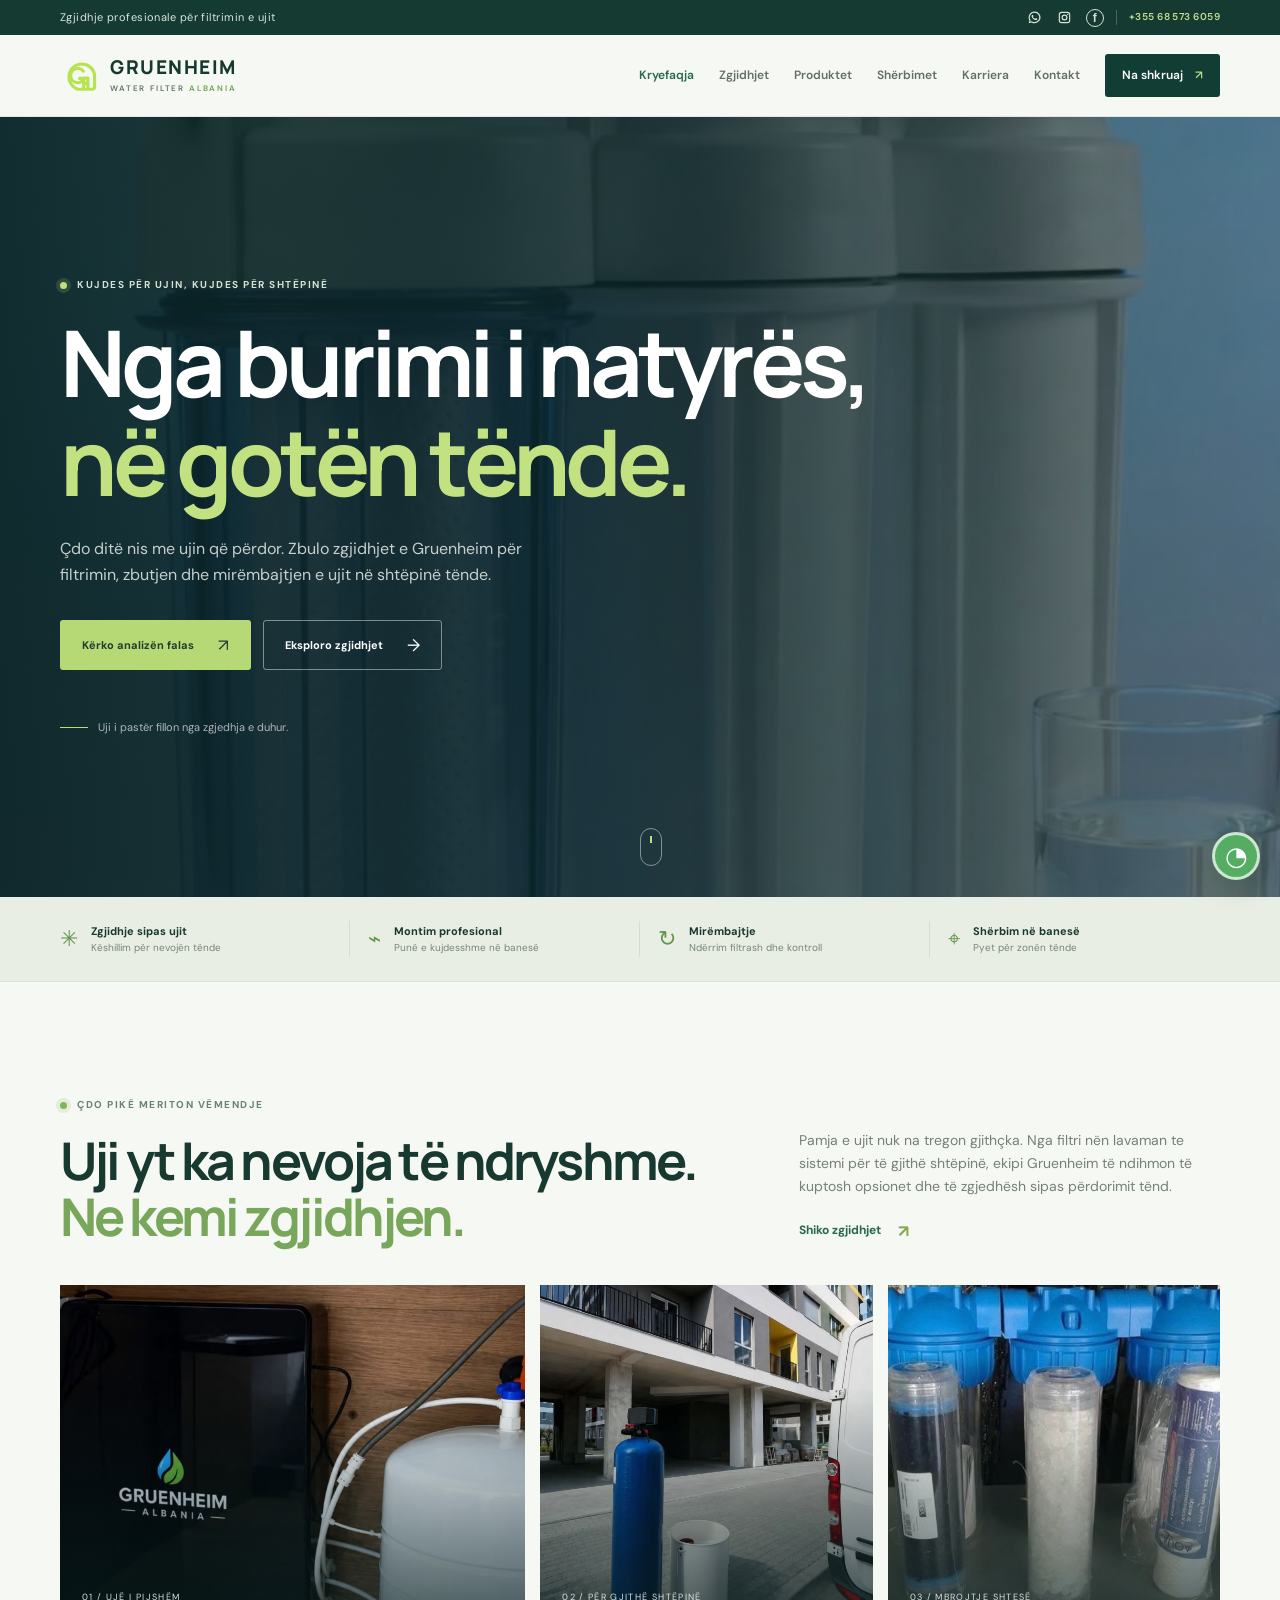
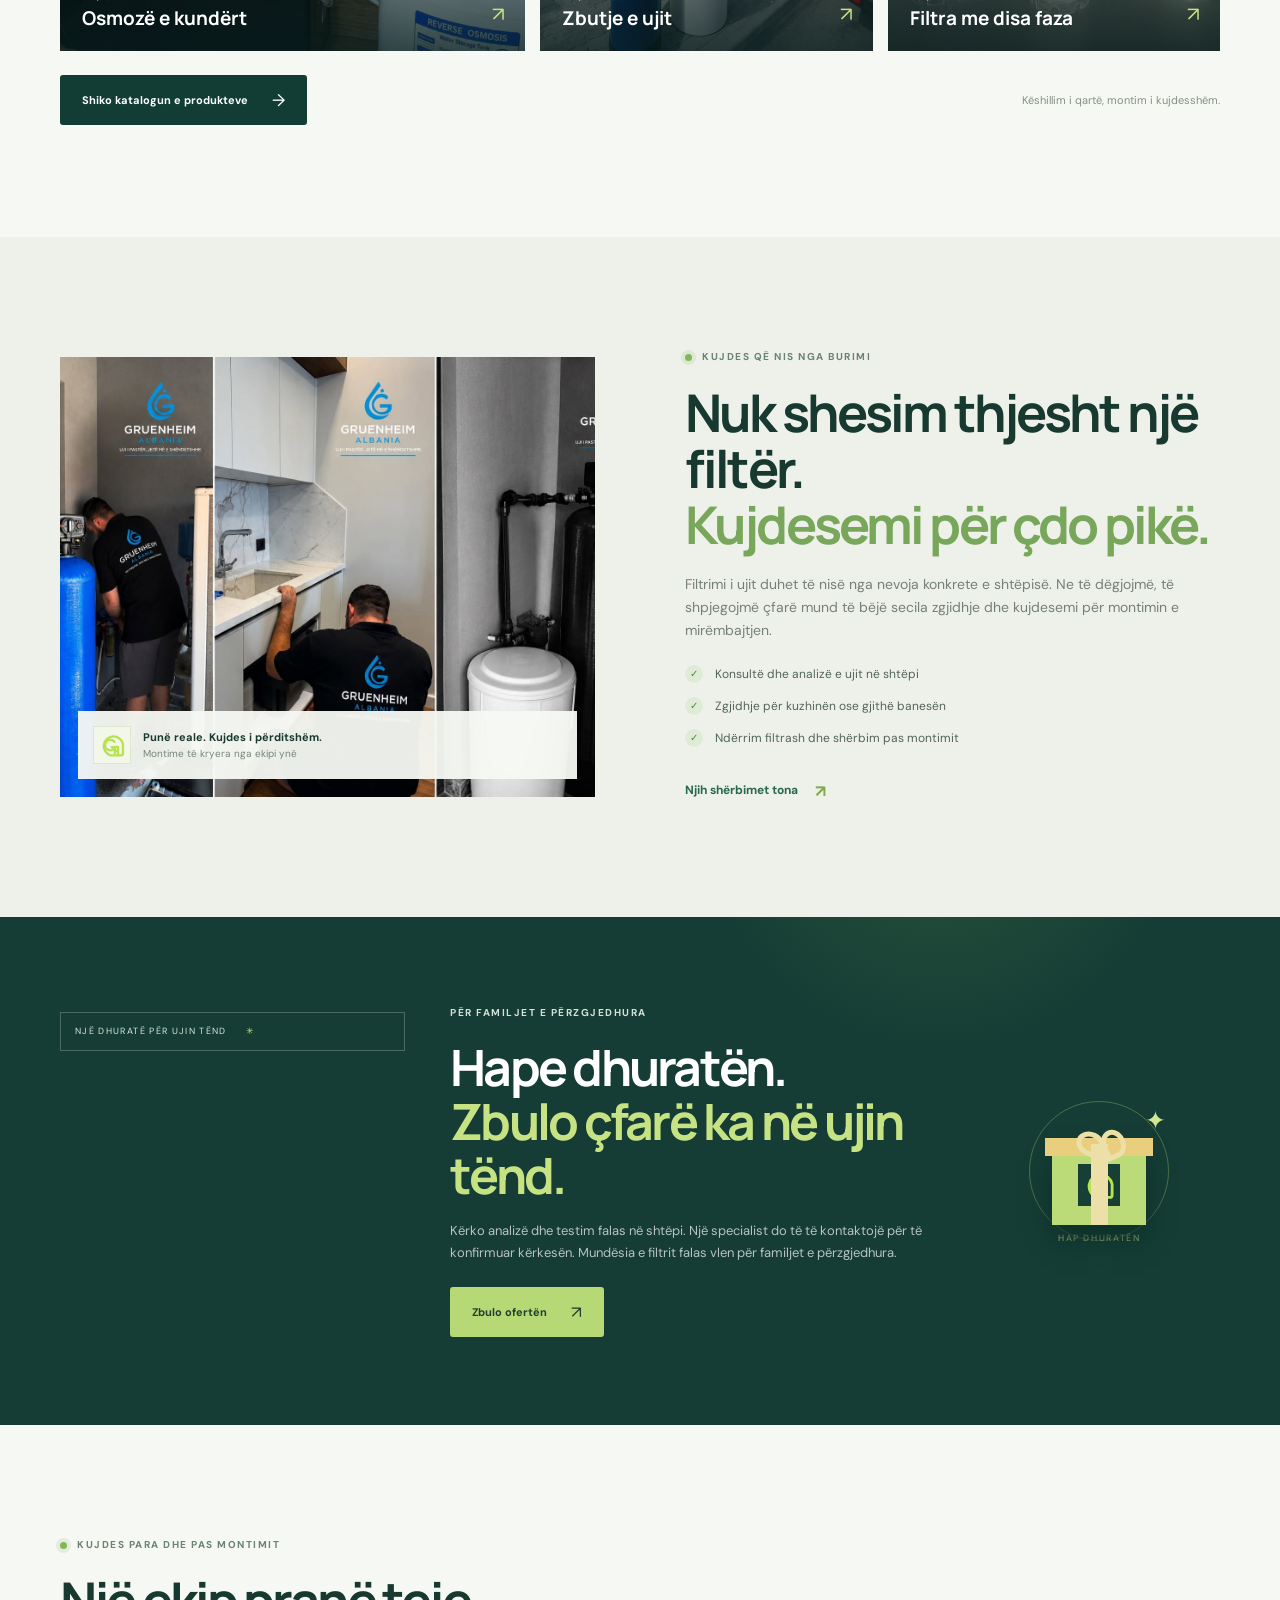
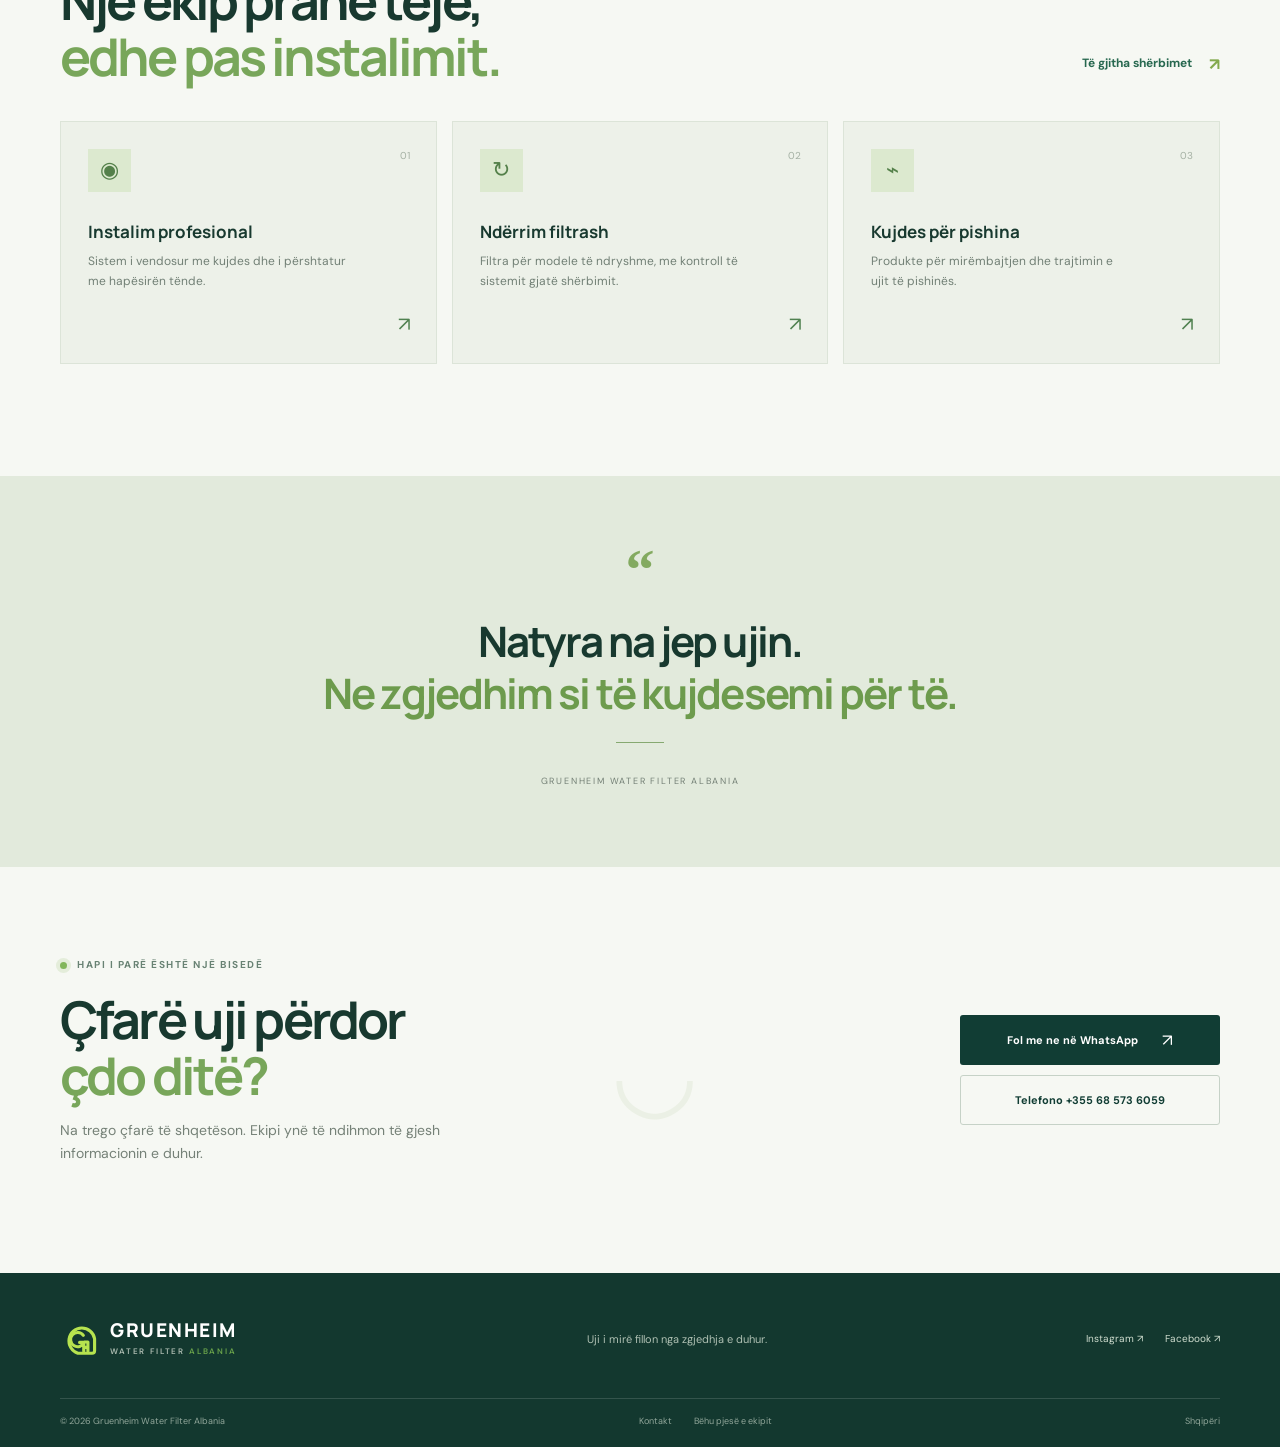
==== index.html @ c5ef0dbb "first commit" ====
<!doctype html>
<html lang="sq">
<head>
  <meta charset="utf-8">
  <meta name="viewport" content="width=device-width,initial-scale=1">
  <meta name="theme-color" content="#f6f8f3">
  <meta name="description" content="Gruenheim Water Filter Albania: sisteme filtrimi, zbutje uji, montim dhe mirëmbajtje profesionale. Kërko analizën falas të ujit në shtëpi.">
  <title>Gruenheim Water Filter Albania | Uji i pastër fillon në shtëpi</title>
  <link rel="icon" href="assets/icon.svg" type="image/svg+xml">
  <link rel="preconnect" href="https://fonts.googleapis.com">
  <link rel="preconnect" href="https://fonts.gstatic.com" crossorigin>
  <link href="https://fonts.googleapis.com/css2?family=DM+Sans:wght@400;500;600;700&family=Manrope:wght@400;500;600;700;800&display=swap" rel="stylesheet">
  <link rel="stylesheet" href="style.css">
  <script src="script.js" defer></script>
</head>
<body data-page="home">
  <div id="site-header"></div>
  <main>
    <section class="hero">
      <video class="hero-video" autoplay muted loop playsinline poster="assets/sistem-filtrimi.jpg" aria-hidden="true"><source src="assets/uji-banner.mp4" type="video/mp4"></video>
      <div class="hero-shade"></div>
      <div class="container hero-content">
        <p class="eyebrow light"><span class="eyebrow-dot"></span>Kujdes për ujin, kujdes për shtëpinë</p>
        <h1>Nga burimi i natyrës,<br><em>në gotën tënde.</em></h1>
        <p class="hero-lead">Çdo ditë nis me ujin që përdor. Zbulo zgjidhjet e Gruenheim për filtrimin, zbutjen dhe mirëmbajtjen e ujit në shtëpinë tënde.</p>
        <div class="hero-actions"><a class="button lime" href="oferta.html">Kërko analizën falas <span>↗</span></a><a class="button outline-light" href="zgjidhjet.html">Eksploro zgjidhjet <span>→</span></a></div>
        <div class="hero-note"><span></span>Uji i pastër fillon nga zgjedhja e duhur.</div>
      </div>
      <a class="scroll-cue" href="#zgjidhjet" aria-label="Vazhdo te zgjidhjet"><span></span></a>
    </section>
    <section class="trust-strip"><div class="container trust-grid">
      <div><span class="trust-icon">✳</span><span><b>Zgjidhje sipas ujit</b><small>Këshillim për nevojën tënde</small></span></div>
      <div><span class="trust-icon">⌁</span><span><b>Montim profesional</b><small>Punë e kujdesshme në banesë</small></span></div>
      <div><span class="trust-icon">↻</span><span><b>Mirëmbajtje</b><small>Ndërrim filtrash dhe kontroll</small></span></div>
      <div><span class="trust-icon">⌖</span><span><b>Shërbim në banesë</b><small>Pyet për zonën tënde</small></span></div>
    </div></section>
    <section class="section intro" id="zgjidhjet"><div class="container">
      <div class="intro-heading"><div><p class="eyebrow"><span class="eyebrow-dot"></span>Çdo pikë meriton vëmendje</p><h2>Uji yt ka nevoja të ndryshme.<br><em>Ne kemi zgjidhjen.</em></h2></div><div><p>Pamja e ujit nuk na tregon gjithçka. Nga filtri nën lavaman te sistemi për të gjithë shtëpinë, ekipi Gruenheim të ndihmon të kuptosh opsionet dhe të zgjedhësh sipas përdorimit tënd.</p><a class="text-link" href="zgjidhjet.html">Shiko zgjidhjet <span>↗</span></a></div></div>
      <div class="solution-grid">
        <a class="solution-card feature" href="zgjidhjet.html#osmoze"><img src="assets/osmoze-e-kthyer.jpg" alt="Sistem Gruenheim me osmozë të kundërt në kuzhinë" loading="lazy"><span class="card-shade"></span><span class="solution-meta"><small>01 / UJË I PIJSHËM</small><b>Osmozë e kundërt</b><i>↗</i></span></a>
        <a class="solution-card" href="zgjidhjet.html#zbutja"><img src="assets/zbutja-ujit.jpg" alt="Sistem zbutës uji për shtëpi" loading="lazy"><span class="card-shade"></span><span class="solution-meta"><small>02 / PËR GJITHË SHTËPINË</small><b>Zbutje e ujit</b><i>↗</i></span></a>
        <a class="solution-card" href="zgjidhjet.html#filtra"><img src="assets/filtra-3-faza.jpg" alt="Fishekë dhe filtra për trajtimin e ujit" loading="lazy"><span class="card-shade"></span><span class="solution-meta"><small>03 / MBROJTJE SHTESË</small><b>Filtra me disa faza</b><i>↗</i></span></a>
      </div>
      <div class="intro-bottom"><a class="button dark" href="produktet.html">Shiko katalogun e produkteve <span>→</span></a><span>Këshillim i qartë, montim i kujdesshëm.</span></div>
    </div></section>
    <section class="section story"><div class="container story-grid">
      <div class="story-image"><img src="assets/montim-profesional.jpg" alt="Ekipi Gruenheim duke instaluar një sistem filtrimi" loading="lazy"><div class="image-caption"><img class="caption-logo" src="assets/icon.svg" alt="" aria-hidden="true"><span><b>Punë reale. Kujdes i përditshëm.</b><small>Montime të kryera nga ekipi ynë</small></span></div></div>
      <div class="story-copy"><p class="eyebrow"><span class="eyebrow-dot"></span>Kujdes që nis nga burimi</p><h2>Nuk shesim thjesht një filtër.<br><em>Kujdesemi për çdo pikë.</em></h2><p>Filtrimi i ujit duhet të nisë nga nevoja konkrete e shtëpisë. Ne të dëgjojmë, të shpjegojmë çfarë mund të bëjë secila zgjidhje dhe kujdesemi për montimin e mirëmbajtjen.</p><ul class="check-list"><li><span>✓</span>Konsultë dhe analizë e ujit në shtëpi</li><li><span>✓</span>Zgjidhje për kuzhinën ose gjithë banesën</li><li><span>✓</span>Ndërrim filtrash dhe shërbim pas montimit</li></ul><a class="text-link" href="sherbimet.html">Njih shërbimet tona <span>↗</span></a></div>
    </div></section>
    <section class="gift-band"><div class="gift-glow"></div><div class="container gift-content">
      <div class="gift-badge">NJË DHURATË PËR UJIN TËND <span>✳</span></div>
      <div><p class="eyebrow light">Për familjet e përzgjedhura</p><h2>Hape dhuratën.<br><em>Zbulo çfarë ka në ujin tënd.</em></h2><p>Kërko analizë dhe testim falas në shtëpi. Një specialist do të të kontaktojë për të konfirmuar kërkesën. Mundësia e filtrit falas vlen për familjet e përzgjedhura.</p><a class="button lime" href="oferta.html">Zbulo ofertën <span>↗</span></a></div>
      <a class="gift-teaser" href="oferta.html" aria-label="Hap ofertën e analizës falas"><div class="gift-teaser-spark">✦</div><div class="gift-teaser-lid"></div><div class="gift-teaser-box"><img src="assets/icon.svg" alt="" aria-hidden="true"></div><div class="gift-teaser-ribbon"></div><span>HAP DHURATËN</span></a>
    </div></section>
    <section class="section services-preview"><div class="container"><div class="section-heading"><div><p class="eyebrow"><span class="eyebrow-dot"></span>Kujdes para dhe pas montimit</p><h2>Një ekip pranë teje,<br><em>edhe pas instalimit.</em></h2></div><a class="text-link" href="sherbimet.html">Të gjitha shërbimet <span>↗</span></a></div><div class="service-grid">
      <article class="service-tile"><span class="tile-number">01</span><div class="tile-icon">◉</div><h3>Instalim profesional</h3><p>Sistem i vendosur me kujdes dhe i përshtatur me hapësirën tënde.</p><a href="sherbimet.html#instalim" aria-label="Mëso për instalimin">↗</a></article>
      <article class="service-tile"><span class="tile-number">02</span><div class="tile-icon">↻</div><h3>Ndërrim filtrash</h3><p>Filtra për modele të ndryshme, me kontroll të sistemit gjatë shërbimit.</p><a href="sherbimet.html#mirembajtje" aria-label="Mëso për mirëmbajtjen">↗</a></article>
      <article class="service-tile"><span class="tile-number">03</span><div class="tile-icon">⌁</div><h3>Kujdes për pishina</h3><p>Produkte për mirëmbajtjen dhe trajtimin e ujit të pishinës.</p><a href="sherbimet.html#pishina" aria-label="Mëso për pishinat">↗</a></article>
    </div></div></section>
    <section class="quote-section"><div class="container quote-inner"><span>“</span><p>Natyra na jep ujin.<br><em>Ne zgjedhim si të kujdesemi për të.</em></p><i></i><small>GRUENHEIM WATER FILTER ALBANIA</small></div></section>
    <section class="section home-cta"><div class="container home-cta-inner"><div><p class="eyebrow"><span class="eyebrow-dot"></span>Hapi i parë është një bisedë</p><h2>Çfarë uji përdor<br><em>çdo ditë?</em></h2><p>Na trego çfarë të shqetëson. Ekipi ynë të ndihmon të gjesh informacionin e duhur.</p></div><div class="cta-actions"><a class="button dark" href="https://wa.me/355685736059?text=P%C3%ABrsh%C3%ABndetje%2C%20dua%20informacion%20p%C3%ABr%20filtrimin%20e%20ujit." target="_blank" rel="noreferrer">Fol me ne në WhatsApp <span>↗</span></a><a class="button line" href="kontakt.html">Telefono +355 68 573 6059</a></div><div class="cta-drop">◡</div></div></section>
  </main>
  <div id="site-footer"></div>
  <a class="whatsapp-float" href="https://wa.me/355685736059" target="_blank" rel="noreferrer" aria-label="Na kontakto në WhatsApp">◔</a>
</body>
</html>
---- style.css ----
:root{
  --ink:#18392f;
  --deep:#113d34;
  --blue:#2588a2;
  --lime:#b6d875;
  --leaf:#74aa53;
  --paper:#f6f8f3;
  --white:#fff;
  --muted:#6d7c73;
  --line:#dce5da;
  --gold:#efca76;
  --display:"Manrope",Arial,sans-serif;
  --body:"DM Sans",Arial,sans-serif}
*{
  box-sizing:border-box}
html{
  scroll-behavior:smooth}
body{
  margin:0;
  background:var(--paper);
  color:var(--ink);
  font:16px/1.65 var(--body);
  -webkit-font-smoothing:antialiased}
img,video{
  display:block;
  max-width:100%}
a{
  color:inherit;
  text-decoration:none}
button,input,select,textarea{
  font:inherit}
.container{
  width:min(1160px,calc(100% - 64px));
  margin-inline:auto}
.topline{
  background:#153a32;
  color:#d8e4db;
  font-size:11px;
  letter-spacing:.04em}
.topline-inner{
  height:35px;
  display:flex;
  justify-content:space-between;
  align-items:center}
.topline a{
  color:#eaf3e8}
.topline strong{
  color:#c4df91;
  font-weight:600}
.site-header{
  position:sticky;
  z-index:20;
  top:0;
  background:rgba(246,248,243,.94);
  backdrop-filter:blur(16px);
  border-bottom:1px solid rgba(24,57,47,.09)}
.nav-wrap{
  height:81px;
  display:flex;
  align-items:center;
  justify-content:space-between}
.brand{
  display:flex;
  gap:10px;
  align-items:center;
  min-width:207px}
.brand-mark{
  width:40px;
  height:43px}
.brand-copy{
  display:flex;
  flex-direction:column;
  line-height:1.1}
.brand-copy b{
  font:800 19px/1 var(--display);
  letter-spacing:.08em}
.brand-copy small{
  font:600 8px/1.5 var(--body);
  letter-spacing:.23em;
  color:#65746a;
  margin-top:5px}
.brand-copy i{
  font-style:normal;
  color:#6aa34b}
.main-nav{
  display:flex;
  align-items:center;
  gap:25px;
  font-size:12px;
  font-weight:600;
  color:#607067}
.main-nav>a:not(.nav-cta){
  transition:color .2s}
.main-nav>a:hover,.main-nav>a.active{
  color:#236b50}
.nav-cta{
  background:var(--deep);
  color:white;
  padding:12px 17px;
  border-radius:3px}
.nav-cta span{
  color:var(--lime);
  padding-left:9px}
.menu-toggle{
  display:none}
.section{
  padding:112px 0}
.eyebrow{
  display:flex;
  align-items:center;
  gap:10px;
  margin:0 0 19px;
  color:#688273;
  font-size:10px;
  font-weight:700;
  letter-spacing:.15em;
  text-transform:uppercase}
.eyebrow-dot{
  width:7px;
  height:7px;
  border-radius:50%;
  background:#82b65b;
  box-shadow:0 0 0 4px rgba(130,182,91,.16)}
.eyebrow.light{
  color:#d3e2d6}
.eyebrow.light .eyebrow-dot{
  background:#bee17e;
  box-shadow:0 0 0 4px rgba(190,225,126,.16)}
h1,h2,h3,p{
  margin-top:0}
h1,h2{
  font-family:var(--display);
  letter-spacing:-.055em;
  line-height:1.08}
h1 em,h2 em{
  color:#78a65a;
  font-style:normal}
.button{
  display:inline-flex;
  min-height:50px;
  align-items:center;
  justify-content:center;
  gap:24px;
  padding:0 21px;
  border:1px solid transparent;
  border-radius:3px;
  font-size:11px;
  font-weight:700;
  transition:transform .2s,background .2s,color .2s}
.button:hover{
  transform:translateY(-2px)}
.button span{
  font-size:17px;
  font-weight:400}
.button.lime{
  background:var(--lime);
  color:#203f30}
.button.lime:hover{
  background:#c5e687}
.button.dark{
  background:var(--deep);
  color:#fff}
.button.dark:hover{
  background:#23594a}
.button.outline-light{
  color:#fff;
  border-color:rgba(255,255,255,.45)}
.button.outline-light:hover{
  background:#fff;
  color:var(--deep)}
.button.line{
  border-color:#c6d2c7;
  color:var(--deep)}
.button.line:hover{
  background:#eaf0e5}
.text-link{
  display:inline-flex;
  align-items:center;
  gap:17px;
  color:#27684f;
  font-size:12px;
  font-weight:700}
.text-link span{
  color:#83a94d;
  font-size:17px}
.hero{
  position:relative;
  min-height:660px;
  height:min(780px,calc(100svh - 116px));
  display:flex;
  align-items:center;
  overflow:hidden;
  background:#112e33;
  color:#fff}
.hero-video,.hero-shade{
  position:absolute;
  inset:0;
  width:100%;
  height:100%;
  object-fit:cover}
.hero-video{
  opacity:.78}
.hero-shade{
  background:linear-gradient(90deg,rgba(9,34,34,.91) 0%,rgba(11,40,42,.77) 42%,rgba(17,57,59,.28) 100%),linear-gradient(0deg,rgba(11,39,40,.18),rgba(11,39,40,.14))}
.hero-watermark{
  position:absolute;
  right:9%;
  top:-12%;
  font:800 660px/.95 var(--display);
  color:rgba(207,235,191,.06);
  pointer-events:none}
.hero-content{
  position:relative;
  z-index:2;
  padding-block:70px}
.hero h1{
  font-size:clamp(50px,7.3vw,92px);
  max-width:860px;
  margin:0 0 24px}
.hero h1 em{
  color:#c2e282}
.hero-lead{
  max-width:520px;
  margin-bottom:32px;
  color:rgba(242,248,242,.8);
  font-size:16px}
.hero-actions{
  display:flex;
  gap:12px;
  flex-wrap:wrap}
.hero-note{
  display:flex;
  align-items:center;
  gap:10px;
  margin-top:48px;
  color:rgba(255,255,255,.66);
  font-size:11px}
.hero-note span{
  width:28px;
  height:1px;
  background:#bddb79}
.hero-side-label{
  position:absolute;
  right:30px;
  bottom:38px;
  display:flex;
  gap:25px;
  color:rgba(255,255,255,.65);
  font-size:9px;
  letter-spacing:.17em;
  writing-mode:vertical-rl}
.scroll-cue{
  position:absolute;
  bottom:31px;
  left:50%;
  width:22px;
  height:38px;
  border:1px solid rgba(255,255,255,.45);
  border-radius:18px}
.scroll-cue span{
  position:absolute;
  width:2px;
  height:7px;
  left:9px;
  top:7px;
  background:#c0df83;
  animation:scroll 1.5s infinite}
@keyframes scroll{
  to{
  transform:translateY(13px);
  opacity:0}
}
.trust-strip{
  background:#e9eee4;
  border-bottom:1px solid #dce5da}
.trust-grid{
  display:grid;
  grid-template-columns:repeat(4,1fr);
  padding:24px 0}
.trust-grid>div{
  display:flex;
  align-items:center;
  gap:13px;
  padding:0 18px;
  border-right:1px solid #d4ddd3}
.trust-grid>div:first-child{
  padding-left:0}
.trust-grid>div:last-child{
  border:0}
.trust-icon{
  font-size:22px;
  color:#65964e}
.trust-grid b,.trust-grid small{
  display:block}
.trust-grid b{
  font-size:11px}
.trust-grid small{
  font-size:10px;
  color:#77857a}
.intro{
  padding-top:115px}
.intro-heading,.section-heading{
  display:grid;
  grid-template-columns:1fr .63fr;
  gap:70px;
  align-items:end;
  margin-bottom:40px}
.intro h2,.section-heading h2,.story h2,.home-cta h2{
  font-size:clamp(34px,4.3vw,52px);
  margin-bottom:0}
.intro-heading>div:nth-child(2)>p,.story-copy>p:not(.eyebrow),.home-cta>div>div>p:not(.eyebrow){
  font-size:14px;
  color:#758177;
  margin-bottom:18px}
.solution-grid{
  display:grid;
  grid-template-columns:1.4fr 1fr 1fr;
  gap:15px}
.solution-card{
  position:relative;
  height:366px;
  overflow:hidden;
  background:#1d4240}
.solution-card img{
  width:100%;
  height:100%;
  object-fit:cover;
  transition:transform .6s}
.solution-card:hover img{
  transform:scale(1.045)}
.card-shade{
  position:absolute;
  inset:0;
  background:linear-gradient(0deg,rgba(8,29,29,.82),transparent 72%)}
.solution-meta{
  position:absolute;
  left:22px;
  right:20px;
  bottom:20px;
  color:white;
  display:flex;
  flex-direction:column}
.solution-meta small{
  font-size:9px;
  letter-spacing:.15em;
  color:#d9e3dd}
.solution-meta b{
  font:700 19px var(--display)}
.solution-meta i{
  position:absolute;
  right:0;
  bottom:0;
  font-size:20px;
  font-style:normal;
  color:#c6e383}
.intro-bottom{
  display:flex;
  justify-content:space-between;
  align-items:center;
  margin-top:24px}
.intro-bottom>span{
  color:#849084;
  font-size:11px}
.story{
  background:#eef1e9}
.story-grid{
  display:grid;
  grid-template-columns:1fr 1fr;
  gap:90px;
  align-items:center}
.story-image{
  position:relative;
  height:440px}
.story-image>img{
  height:100%;
  width:100%;
  object-fit:cover}
.image-caption{
  position:absolute;
  bottom:18px;
  left:18px;
  right:18px;
  background:rgba(247,249,244,.95);
  padding:15px;
  display:flex;
  gap:12px;
  align-items:center}
.caption-mark{
  display:grid;
  place-items:center;
  width:38px;
  height:38px;
  background:#183f35;
  color:#bfe17f;
  font:800 20px var(--display)}
.image-caption b,.image-caption small{
  display:block}
.image-caption b{
  font-size:11px}
.image-caption small{
  font-size:10px;
  color:#78857b}
.story-copy h2{
  margin-bottom:20px}
.story-copy>p:not(.eyebrow){
  max-width:510px}
.check-list{
  padding:0;
  margin:23px 0 27px;
  list-style:none}
.check-list li{
  display:flex;
  gap:12px;
  align-items:flex-start;
  margin:12px 0;
  color:#52655a;
  font-size:12px}
.check-list li span{
  display:grid;
  place-items:center;
  width:18px;
  height:18px;
  flex:none;
  background:#e0ebd5;
  border-radius:50%;
  color:#538148;
  font-size:10px}
.gift-band{
  position:relative;
  background:#153d35;
  color:white;
  overflow:hidden;
  padding:88px 0}
.gift-glow{
  position:absolute;
  width:500px;
  height:500px;
  right:7%;
  top:-70%;
  border-radius:50%;
  background:radial-gradient(circle,rgba(131,182,91,.18),transparent 68%)}
.gift-content{
  position:relative;
  display:grid;
  grid-template-columns:1fr 1.4fr .7fr;
  gap:45px;
  align-items:center}
.gift-badge{
  align-self:start;
  margin-top:7px;
  padding:11px 14px;
  border:1px solid rgba(255,255,255,.23);
  color:#dbe6db;
  font-size:9px;
  letter-spacing:.15em}
.gift-badge span{
  padding-left:16px;
  color:#c3e37d}
.gift-content h2{
  font-size:clamp(34px,4.2vw,50px);
  margin-bottom:18px}
.gift-content h2 em{
  color:#c6e283}
.gift-content>div:nth-child(2)>p:not(.eyebrow){
  max-width:550px;
  color:rgba(255,255,255,.69);
  font-size:13px;
  margin-bottom:24px}
.gift-teaser{
  position:relative;
  justify-self:center;
  width:150px;
  height:150px;
  display:flex;
  align-items:center;
  justify-content:center;
  flex-direction:column}
.gift-teaser-box{
  position:absolute;
  left:28px;
  top:50px;
  width:94px;
  height:79px;
  background:#badb77;
  display:grid;
  place-items:center;
  color:#4a7442;
  font:800 40px var(--display);
  box-shadow:0 14px 24px #0e3029}
.gift-teaser-lid{
  position:absolute;
  z-index:2;
  top:42px;
  left:21px;
  width:108px;
  height:18px;
  background:#e8ce7d;
  transition:transform .4s;
  transform-origin:90% 100%}
.gift-teaser-ribbon{
  position:absolute;
  z-index:3;
  top:48px;
  left:67px;
  width:17px;
  height:81px;
  background:#eddfa8}
.gift-teaser-ribbon:before,.gift-teaser-ribbon:after{
  content:"";
  position:absolute;
  top:-12px;
  width:19px;
  height:14px;
  border:5px solid #eddfa8;
  border-radius:90% 90% 0 90%}
.gift-teaser-ribbon:before{
  left:-15px;
  transform:rotate(25deg)}
.gift-teaser-ribbon:after{
  left:8px;
  transform:rotate(65deg)}
.gift-teaser>span{
  position:absolute;
  bottom:0;
  color:#c6e283;
  font-size:9px;
  letter-spacing:.18em}
.gift-teaser:hover .gift-teaser-lid{
  transform:translateY(-18px) rotate(-18deg)}
.gift-teaser-spark{
  position:absolute;
  top:4px;
  right:8px;
  color:#d0e890;
  font-size:25px;
  animation:twinkle 2.6s infinite}
@keyframes twinkle{
  50%{
  transform:scale(.75) rotate(25deg);
  opacity:.5}
}
.services-preview{
  padding-block:112px}
.section-heading{
  grid-template-columns:1fr auto;
  margin-bottom:36px}
.section-heading>.text-link{
  margin-bottom:7px}
.service-grid{
  display:grid;
  grid-template-columns:repeat(3,1fr);
  gap:15px}
.service-tile{
  position:relative;
  min-height:243px;
  padding:27px;
  background:#edf1e9;
  border:1px solid #dce4d8}
.tile-number{
  position:absolute;
  top:26px;
  right:26px;
  color:#a4b0a3;
  font-size:10px}
.tile-icon{
  display:grid;
  place-items:center;
  width:43px;
  height:43px;
  background:#dce9cf;
  color:#54804a;
  font-size:22px;
  margin-bottom:28px}
.service-tile h3{
  font:700 17px var(--display);
  margin-bottom:9px}
.service-tile p{
  max-width:260px;
  font-size:12px;
  color:#728076}
.service-tile>a{
  position:absolute;
  right:25px;
  bottom:22px;
  color:#508150;
  font-size:20px}
.quote-section{
  background:#e2eadc;
  padding:74px 0;
  text-align:center}
.quote-inner>span{
  font:800 58px/.7 Georgia;
  color:#83aa60}
.quote-inner p{
  font:700 clamp(25px,4vw,42px)/1.24 var(--display);
  letter-spacing:-.045em;
  margin:18px auto}
.quote-inner em{
  font-style:normal;
  color:#6d9b4d}
.quote-inner>i{
  display:block;
  width:48px;
  height:1px;
  background:#86a971;
  margin:23px auto}
.quote-inner small{
  color:#748076;
  font-size:9px;
  letter-spacing:.2em}
.home-cta{
  padding:90px 0;
  background:#f6f8f3}
.home-cta-inner{
  position:relative;
  display:grid;
  grid-template-columns:1fr auto;
  gap:60px;
  align-items:center}
.home-cta h2{
  margin-bottom:14px}
.home-cta>div>div>p:not(.eyebrow){
  max-width:430px}
.cta-actions{
  display:flex;
  flex-direction:column;
  gap:10px;
  min-width:260px}
.cta-drop{
  position:absolute;
  right:45%;
  top:15%;
  font-size:100px;
  color:rgba(129,171,90,.09);
  transform:rotate(45deg)}
.site-footer{
  background:#13382f;
  color:#e7ede6;
  padding:45px 0 18px}
.footer-main{
  display:flex;
  align-items:center;
  justify-content:space-between;
  padding-bottom:37px}
.brand-footer .brand-copy b{
  color:#fff}
.brand-footer .brand-copy small{
  color:#acbbb0}
.footer-main>p{
  font-size:11px;
  color:#afc0b3;
  margin:0}
.footer-social{
  display:flex;
  gap:22px;
  font-size:10px;
  color:#cfddcf}
.footer-bottom{
  display:flex;
  justify-content:space-between;
  border-top:1px solid rgba(255,255,255,.14);
  padding-top:15px;
  color:#91a69a;
  font-size:9px}
.footer-bottom div{
  display:flex;
  gap:22px}
.whatsapp-float{
  position:fixed;
  right:20px;
  bottom:20px;
  z-index:15;
  width:48px;
  height:48px;
  display:grid;
  place-items:center;
  border-radius:50%;
  background:#55ad63;
  color:white;
  font-size:26px;
  box-shadow:0 8px 25px rgba(25,80,47,.22);
  border:3px solid rgba(255,255,255,.7)}
.whatsapp-float:hover{
  transform:translateY(-3px)}

.page-hero{
  position:relative;
  overflow:hidden;
  min-height:390px;
  padding:80px 0 67px;
  background:#e9eee4}
.page-hero-inner{
  position:relative;
  z-index:1}
.page-hero h1{
  font-size:clamp(44px,6.6vw,76px);
  margin-bottom:18px}
.page-hero-inner>p:not(.eyebrow):not(.breadcrumb){
  max-width:560px;
  color:#6b7b70;
  font-size:14px}
.breadcrumb{
  display:flex;
  gap:10px;
  margin-top:30px;
  font-size:10px;
  color:#88948a}
.breadcrumb a{
  color:#347052}
.page-orb{
  position:absolute;
  right:10%;
  top:-65%;
  width:440px;
  height:440px;
  border-radius:50%;
  background:radial-gradient(circle at 34% 34%,rgba(59,151,167,.33),rgba(59,151,167,.04) 62%,transparent 70%)}
.page-orb-green{
  background:radial-gradient(circle at 34% 34%,rgba(134,180,88,.36),rgba(134,180,88,.04) 62%,transparent 70%)}
.solutions-detail{
  padding-top:80px}
.solution-detail{
  display:grid;
  grid-template-columns:1.03fr .83fr;
  gap:90px;
  align-items:center;
  padding-bottom:90px;
  margin-bottom:90px;
  border-bottom:1px solid var(--line);
  scroll-margin-top:120px}
.solution-detail-reverse{
  grid-template-columns:.83fr 1.03fr}
.solution-detail-reverse .detail-image{
  order:2}
.solution-detail-reverse .detail-copy{
  order:1}
.detail-image{
  position:relative;
  height:450px;
  background:#e3e9e1}
.detail-image img{
  width:100%;
  height:100%;
  object-fit:cover}
.image-index{
  position:absolute;
  bottom:0;
  left:0;
  background:var(--lime);
  padding:14px 18px;
  font:800 17px var(--display);
  color:#34523a}
.detail-copy h2{
  font-size:clamp(42px,5.1vw,60px);
  margin-bottom:17px}
.detail-copy>p:not(.eyebrow){
  max-width:490px;
  color:#718076;
  font-size:13px}
.product-note{
  display:flex;
  align-items:center;
  gap:20px;
  padding:25px;
  background:#e9eee4;
  margin-top:0}
.note-star{
  display:grid;
  place-items:center;
  width:45px;
  height:45px;
  background:#d9e8cd;
  color:#58894d;
  font-size:22px;
  flex:none}
.product-note b{
  font-size:13px}
.product-note p{
  font-size:11px;
  color:#728075;
  margin:4px 0 0}
.product-note .button{
  margin-left:auto;
  white-space:nowrap}
.accessory-section{
  background:#eef1e9}
.heading-aside{
  max-width:350px;
  color:#778379;
  font-size:13px}
.accessory-grid{
  display:grid;
  grid-template-columns:repeat(3,1fr);
  gap:16px}
.accessory-card{
  background:var(--paper)}
.accessory-card>img{
  width:100%;
  height:210px;
  object-fit:cover}
.accessory-card>div{
  padding:22px}
.accessory-card small{
  font-size:9px;
  letter-spacing:.13em;
  color:#7b9b66}
.accessory-card h3{
  font:700 18px var(--display);
  margin:7px 0}
.accessory-card p{
  color:#748076;
  font-size:11px;
  min-height:56px}
.accessory-card .text-link{
  font-size:10px}
.bottom-cta{
  background:#153c34;
  padding:64px 0;
  color:white}
.bottom-cta-inner{
  display:flex;
  align-items:center;
  justify-content:space-between}
.bottom-cta h2{
  font-size:clamp(34px,4.5vw,50px);
  margin:0}
.bottom-cta h2 em{
  color:#c1df80}
.bottom-cta .eyebrow{
  margin-bottom:12px}
.services-detail{
  padding-top:80px}
.service-feature{
  display:grid;
  grid-template-columns:1.08fr .8fr;
  gap:75px;
  align-items:center}
.service-photo{
  position:relative;
  height:400px}
.service-photo img{
  width:100%;
  height:100%;
  object-fit:cover}
.photo-tag{
  position:absolute;
  left:0;
  bottom:0;
  background:var(--lime);
  padding:12px 15px;
  font-size:9px;
  letter-spacing:.12em;
  font-weight:700}
.service-intro h2,.maintenance-copy h2,.faq-grid h2{
  font-size:clamp(34px,4.5vw,50px);
  margin-bottom:18px}
.service-intro>p:not(.eyebrow),.maintenance-copy>p:not(.eyebrow){
  font-size:13px;
  color:#758278;
  margin-bottom:24px}
.service-list{
  margin-top:70px}
.service-row{
  display:grid;
  grid-template-columns:60px 1fr 40px;
  gap:20px;
  align-items:center;
  padding:25px 0;
  border-top:1px solid var(--line);
  scroll-margin-top:115px}
.service-row:last-child{
  border-bottom:1px solid var(--line)}
.service-count{
  color:#83a36b;
  font:700 11px var(--display)}
.service-row h3{
  font:700 18px var(--display);
  margin:0 0 4px}
.service-row p{
  max-width:690px;
  margin:0;
  color:#778379;
  font-size:12px}
.service-row>a{
  display:grid;
  place-items:center;
  width:36px;
  height:36px;
  border:1px solid #cbd7cb;
  color:#47784e;
  font-size:19px}
.maintenance-note{
  background:#ebefe7}
.maintenance-inner{
  display:grid;
  grid-template-columns:1fr .83fr;
  gap:90px;
  align-items:center}
.maintenance-image{
  height:360px;
  position:relative}
.maintenance-image img{
  height:100%;
  width:100%;
  object-fit:cover}
.before-label{
  position:absolute;
  left:0;
  bottom:0;
  padding:12px 15px;
  background:#fff;
  font-size:9px;
  letter-spacing:.12em;
  font-weight:700}
.maintenance-copy>p:not(.eyebrow){
  max-width:430px}
.mini-benefits{
  display:grid;
  gap:10px;
  margin:23px 0}
.mini-benefits span{
  font-size:11px;
  color:#52685a}
.mini-benefits b{
  color:#65954d;
  margin-right:8px}
.offer-hero{
  background:#e8eee2}
.giveaway-section{
  padding-block:82px}
.giveaway-grid{
  display:grid;
  grid-template-columns:1fr .78fr;
  gap:90px;
  align-items:center}
.giveaway-copy h2{
  font-size:clamp(38px,5vw,57px)}
.large-copy{
  max-width:490px;
  color:#718077;
  font-size:14px}
.gift-perks{
  display:grid;
  gap:20px;
  margin-top:35px}
.gift-perks>div{
  display:grid;
  grid-template-columns:34px 1fr;
  column-gap:12px}
.gift-perks>div>span{
  grid-row:span 2;
  display:grid;
  place-items:center;
  width:30px;
  height:30px;
  border-radius:50%;
  background:#e4edd8;
  color:#61884d;
  font-size:10px}
.gift-perks b{
  font-size:12px}
.gift-perks small{
  color:#7b887d;
  font-size:11px}
.disclaimer{
  display:flex;
  gap:10px;
  align-items:flex-start;
  margin-top:26px;
  padding:12px;
  background:#eef1e9;
  color:#707d72}
.disclaimer>span{
  display:grid;
  place-items:center;
  border:1px solid #aabb9e;
  width:17px;
  height:17px;
  border-radius:50%;
  font-size:10px;
  flex:none}
.disclaimer p{
  font-size:10px;
  margin:0}
.gift-apply-card{
  position:relative;
  overflow:hidden;
  padding:26px;
  background:#f1f3ec;
  border:1px solid #dce4d8;
  text-align:center;
  box-shadow:12px 16px 0 #e5eade}
.apply-top{
  display:flex;
  justify-content:space-between;
  align-items:center;
  color:#849184}
.apply-top small,.apply-foot{
  font-size:8px;
  letter-spacing:.15em}
.apply-icon{
  color:#81a65c;
  font-size:18px}
.apply-gift-scene{
  height:200px;
  position:relative;
  display:grid;
  place-items:center;
  overflow:hidden}
.gift-large{
  position:relative;
  z-index:2;
  width:145px;
  height:150px;
  transition:transform .5s}
.gift-large-box{
  position:absolute;
  left:15px;
  right:15px;
  bottom:10px;
  height:93px;
  display:grid;
  place-items:center;
  background:#1d5947;
  color:#c4e381;
  box-shadow:0 18px 25px #d0d9ca}
.gift-large-box span{
  font:800 42px var(--display)}
.gift-large-ribbon{
  position:absolute;
  z-index:3;
  left:62px;
  bottom:10px;
  height:93px;
  width:22px;
  background:#c1de80}
.gift-large-knot:before,.gift-large-knot:after{
  content:"";
  position:absolute;
  z-index:4;
  top:39px;
  width:33px;
  height:23px;
  border:9px solid #d8bc69;
  border-radius:90% 90% 0 90%}
.gift-large-knot:before{
  left:30px;
  transform:rotate(18deg)}
.gift-large-knot:after{
  left:79px;
  transform:rotate(74deg)}
.gift-large-lid{
  position:absolute;
  z-index:5;
  top:48px;
  left:7px;
  width:131px;
  height:17px;
  background:#ddc46e;
  transition:transform .5s;
  transform-origin:right center}
.gift-orbit{
  position:absolute;
  width:178px;
  height:178px;
  border:1px solid #d7e3d1;
  border-radius:50%}
.orbit-two{
  width:204px;
  height:204px;
  border-style:dashed;
  opacity:.55}
.gift-apply-card.open .gift-large-lid{
  transform:translateY(-35px) rotate(-24deg)}
.gift-apply-card.open .gift-large{
  transform:translateY(-8px) scale(1.05)}
.gift-apply-card h3{
  font:700 20px var(--display);
  margin:4px 0}
.gift-apply-card>p{
  color:#7b877c;
  font-size:11px;
  margin-bottom:17px}
.gift-apply-card>.button{
  width:100%}
.apply-foot{
  display:flex;
  justify-content:space-between;
  border-top:1px solid #d9e1d6;
  margin-top:20px;
  padding-top:12px;
  color:#849185}
.form-section{
  background:#edf1e9;
  scroll-margin-top:90px}
.form-section[hidden]{
  display:none}
.form-layout{
  display:grid;
  grid-template-columns:.65fr 1fr;
  gap:85px;
  align-items:start}
.form-heading{
  position:sticky;
  top:115px}
.form-heading h2{
  font-size:clamp(36px,4.2vw,50px)}
.form-heading>p:not(.eyebrow){
  font-size:12px;
  color:#718076}
.form-privacy{
  margin-top:25px;
  padding:17px;
  background:#e1e9dc}
.form-privacy b{
  font-size:11px}
.form-privacy p{
  font-size:10px;
  color:#718076;
  margin:5px 0 0}
.form-back{
  display:inline-block;
  margin-top:18px;
  font-size:11px;
  color:#43805a}
.lead-form{
  background:#f9faf6;
  padding:30px}
.lead-form fieldset{
  border:0;
  border-bottom:1px solid #e0e7dc;
  padding:0 0 24px;
  margin:0 0 24px}
.lead-form legend{
  width:100%;
  padding:0 0 17px;
  font:700 17px var(--display)}
.lead-form legend span{
  color:#91aa79;
  font-size:10px;
  margin-right:10px}
.form-grid{
  display:grid;
  grid-template-columns:1fr 1fr;
  gap:14px}
.field{
  display:flex;
  flex-direction:column;
  gap:6px;
  color:#53675b;
  font-size:10px;
  font-weight:700}
.field i,.consent i{
  font-style:normal;
  color:#c57451}
.field-wide{
  grid-column:1/-1}
.field input,.field select,.field textarea{
  width:100%;
  border:1px solid #dce4da;
  background:white;
  border-radius:0;
  padding:11px 12px;
  color:#31483a;
  font:400 12px var(--body);
  outline:0}
.field input:focus,.field select:focus,.field textarea:focus{
  border-color:#80a96b;
  box-shadow:0 0 0 3px rgba(128,169,107,.13)}
.field input::placeholder,.field textarea::placeholder{
  color:#a3ada3}
.checks{
  display:flex;
  flex-wrap:wrap;
  gap:7px}
.checks label{
  position:relative}
.checks input{
  position:absolute;
  opacity:0}
.checks span{
  display:block;
  border:1px solid #dce4da;
  padding:7px 9px;
  color:#6b796e;
  background:#fff;
  font-size:10px;
  font-weight:500;
  cursor:pointer}
.checks input:checked+span{
  border-color:#86a970;
  background:#eef4e8;
  color:#315c3e}
.consent{
  display:flex;
  align-items:flex-start;
  gap:10px;
  margin:17px 0;
  color:#68776c;
  font-size:10px}
.consent input{
  margin-top:3px;
  accent-color:#66924d}
.submit-button{
  width:100%;
  margin-top:5px}
.form-hint{
  text-align:center;
  margin:12px 0 0;
  color:#88948a;
  font-size:9px}
.form-hint a{
  color:#326f50}
.jobs-hero{
  min-height:420px}
.jobs-hero .page-hero-inner{
  max-width:1160px}
.jobs-hero-art{
  position:absolute;
  right:max(calc((100% - 1160px)/2),32px);
  top:55px;
  width:250px;
  height:310px;
  overflow:hidden;
  box-shadow:12px 14px 0 rgba(179,210,137,.4)}
.jobs-hero-art img{
  width:100%;
  height:100%;
  object-fit:cover;
  object-position:top}
.jobs-section{
  padding-top:80px}
.open-count{
  align-self:end;
  display:flex;
  align-items:center;
  gap:9px;
  margin-bottom:7px;
  color:#65825c;
  font-size:10px;
  font-weight:700}
.open-count i{
  width:7px;
  height:7px;
  border-radius:50%;
  background:#7ab455;
  box-shadow:0 0 0 4px rgba(122,180,85,.16)}
.jobs-grid{
  display:grid;
  grid-template-columns:repeat(3,1fr);
  gap:16px}
.job-card{
  background:#fff;
  border:1px solid #e1e7df}
.job-card-image{
  height:230px;
  position:relative;
  overflow:hidden}
.job-card-image img{
  width:100%;
  height:100%;
  object-fit:cover;
  object-position:top}
.job-pill{
  position:absolute;
  left:13px;
  bottom:12px;
  background:#bedf83;
  color:#294834;
  padding:7px 10px;
  font-size:8px;
  letter-spacing:.12em;
  font-weight:700}
.job-card-content{
  padding:22px}
.job-meta{
  display:flex;
  justify-content:space-between;
  color:#7a9866;
  font-size:8px;
  font-weight:700;
  letter-spacing:.08em}
.job-card h3{
  font:700 20px var(--display);
  margin:10px 0}
.job-card-content>p{
  min-height:61px;
  color:#758177;
  font-size:11px}
.job-card ul{
  padding:0 0 0 16px;
  min-height:111px;
  margin:15px 0;
  color:#53675b;
  font-size:10px}
.job-card li{
  margin:5px 0}
.job-apply{
  width:100%;
  min-height:44px;
  font-size:10px}
.job-card-text{
  display:flex;
  flex-direction:column}
.job-text-art{
  position:relative;
  height:230px;
  display:flex;
  flex-direction:column;
  justify-content:space-between;
  padding:20px;
  overflow:hidden;
  background:linear-gradient(145deg,#dcead2,#a9cb86)}
.job-art-index,.job-art-caption{
  z-index:1;
  color:#396148;
  font-size:8px;
  letter-spacing:.13em;
  font-weight:700}
.job-art-caption{
  align-self:flex-end;
  text-align:right}
.job-art-drop{
  position:absolute;
  left:50%;
  top:44%;
  transform:translate(-50%,-50%);
  font:800 144px/.9 var(--display);
  color:rgba(255,255,255,.72)}
.job-card-text .job-card-content{
  flex:1;
  display:flex;
  flex-direction:column}
.job-card-text .job-apply{
  margin-top:auto}
.no-jobs-section{
  background:#eef1e9;
  text-align:center}
.no-jobs-card{
  max-width:600px;
  padding:55px 35px;
  background:#fff;
  margin:auto}
.no-jobs-icon{
  font-size:35px;
  color:#79a65a}
.no-jobs-card .eyebrow{
  justify-content:center;
  margin-top:15px}
.no-jobs-card h2{
  font-size:40px}
.no-jobs-card>p:not(.eyebrow){
  max-width:400px;
  margin:0 auto 22px;
  color:#7b877c;
  font-size:12px}
.jobs-note{
  background:#e7eddf;
  padding:22px 0}
.jobs-note-inner{
  display:flex;
  gap:15px;
  align-items:center}
.jobs-note-inner .note-star{
  width:39px;
  height:39px}
.jobs-note-inner b{
  font-size:11px}
.jobs-note-inner p{
  margin:1px 0 0;
  font-size:10px;
  color:#728074}
.jobs-note-inner>a{
  margin-left:auto;
  white-space:nowrap;
  font-size:11px;
  color:#326f50;
  font-weight:700}
.contact-section{
  padding-block:80px}
.contact-grid{
  display:grid;
  grid-template-columns:1fr .78fr;
  gap:65px;
  align-items:stretch}
.contact-card{
  padding:15px 0}
.contact-card h2{
  font-size:clamp(34px,4.3vw,49px)}
.contact-intro{
  max-width:450px;
  color:#738076;
  font-size:12px;
  margin-bottom:30px}
.contact-method{
  display:flex;
  align-items:center;
  gap:14px;
  padding:15px 0;
  border-top:1px solid var(--line)}
.method-icon{
  display:grid;
  place-items:center;
  width:37px;
  height:37px;
  background:#e1ead9;
  color:#51804c;
  font-size:17px}
.contact-method>span:nth-child(2){
  display:flex;
  flex-direction:column}
.contact-method small{
  font-size:8px;
  letter-spacing:.12em;
  color:#8a9889}
.contact-method b{
  font-size:12px}
.method-arrow{
  margin-left:auto;
  color:#588453}
.service-area{
  display:flex;
  gap:12px;
  align-items:center;
  margin-top:18px;
  padding:13px;
  background:#eaf0e4}
.area-pin{
  font-size:22px;
  color:#6e9c52}
.service-area b,.service-area small{
  display:block}
.service-area b{
  font-size:11px}
.service-area small{
  font-size:10px;
  color:#7b887c}
.contact-image{
  position:relative;
  min-height:480px}
.contact-image>img{
  width:100%;
  height:100%;
  position:absolute;
  inset:0;
  object-fit:cover}
.contact-image-note{
  position:absolute;
  left:-28px;
  bottom:23px;
  display:flex;
  gap:14px;
  align-items:center;
  background:#f8faf5;
  padding:14px 20px;
  box-shadow:0 8px 24px rgba(25,50,34,.1)}
.contact-image-note p{
  margin:0;
  font:700 16px/1.2 var(--display)}
.contact-image-note em{
  color:#79a65a;
  font-style:normal}
.faq-section{
  background:#eef1e9}
.faq-grid{
  display:grid;
  grid-template-columns:.7fr 1fr;
  gap:85px}
.faq-grid>div:first-child>p:not(.eyebrow){
  font-size:12px;
  color:#758177}
.faq-list details{
  border-top:1px solid #d4ded2;
  padding:17px 0}
.faq-list details:last-child{
  border-bottom:1px solid #d4ded2}
.faq-list summary{
  display:flex;
  justify-content:space-between;
  gap:20px;
  cursor:pointer;
  list-style:none;
  font:700 13px var(--display)}
.faq-list summary::-webkit-details-marker{
  display:none}
.faq-list summary span{
  color:#76a250;
  font-size:18px;
  transition:transform .2s}
.faq-list details[open] summary span{
  transform:rotate(45deg)}
.faq-list details p{
  max-width:520px;
  margin:12px 25px 0 0;
  color:#758177;
  font-size:11px}

@media(max-width:980px){
  .container{
  width:min(100% - 42px,760px)}
.menu-toggle{
  display:flex;
  flex-direction:column;
  gap:5px;
  justify-content:center;
  width:42px;
  height:42px;
  border:1px solid #d9e2d8;
  background:transparent;
  cursor:pointer}
.menu-toggle span{
  display:block;
  width:17px;
  height:1px;
  margin:auto;
  background:#284a3b}
.main-nav{
  display:none;
  position:absolute;
  top:80px;
  left:0;
  right:0;
  padding:18px 22px 25px;
  background:#f6f8f3;
  border-bottom:1px solid #dce5da;
  align-items:stretch;
  gap:0;
  box-shadow:0 14px 25px rgba(26,55,37,.08)}
.main-nav.open{
  display:flex;
  flex-direction:column}
.main-nav>a:not(.nav-cta){
  padding:12px 0;
  border-bottom:1px solid #e4eae2}
.nav-cta{
  margin-top:14px;
  text-align:center}
.hero{
  height:670px;
  min-height:600px}
.hero-watermark{
  font-size:490px;
  right:0}
.trust-grid{
  grid-template-columns:repeat(2,1fr);
  row-gap:18px}
.trust-grid>div:nth-child(2){
  border:0}
.intro-heading,.section-heading{
  grid-template-columns:1fr .8fr;
  gap:28px}
.solution-grid{
  grid-template-columns:1.2fr 1fr}
.solution-card{
  height:320px}
.solution-card:last-child{
  display:block;
  grid-column:1/-1;
  height:280px}
.story-grid{
  gap:40px}
.gift-content{
  grid-template-columns:1fr 1fr}
.gift-badge{
  grid-column:1/-1}
.gift-teaser{
  grid-column:2;
  grid-row:2}
.service-grid{
  gap:10px}
.service-tile{
  padding:22px}
.solution-detail{
  gap:42px}
.detail-image{
  height:360px}
.giveaway-grid{
  gap:40px}
.form-layout{
  gap:40px}
.jobs-grid{
  grid-template-columns:repeat(2,1fr)}
.jobs-hero-art{
  right:22px;
  width:200px;
  height:270px;
  opacity:.88}
.page-hero-inner{
  max-width:65%}
.contact-grid{
  gap:40px}
.contact-image-note{
  left:-16px}
.faq-grid{
  gap:45px}
}

@media(max-width:640px){
  .container{
  width:calc(100% - 36px)}
.topline-inner{
  height:33px;
  font-size:9px}
.topline-inner>span{
  max-width:52%;
  line-height:1.2}
.topline-inner a{
  font-size:9px}
.nav-wrap{
  height:70px}
.brand{
  min-width:unset}
.brand-mark{
  width:34px;
  height:37px}
.brand-copy b{
  font-size:16px}
.brand-copy small{
  font-size:7px}
.main-nav{
  top:69px}
.section{
  padding:75px 0}
.hero{
  height:auto;
  min-height:660px;
  align-items:flex-end;
  padding:90px 0 60px}
.hero-video{
  object-position:60% center}
.hero-shade{
  background:linear-gradient(90deg,rgba(9,34,34,.82),rgba(9,34,34,.42)),linear-gradient(0deg,rgba(8,32,31,.7),transparent 85%)}
.hero-content{
  padding-block:55px}
.hero h1{
  font-size:clamp(46px,13vw,64px)}
.hero-lead{
  font-size:14px;
  max-width:440px}
.hero-actions{
  gap:8px}
.hero-actions .button{
  width:100%}
.hero-note{
  margin-top:30px;
  font-size:10px}
.hero-side-label{
  right:11px;
  bottom:24px;
  font-size:7px}
.scroll-cue{
  display:none}
.trust-grid{
  padding:18px 0;
  row-gap:14px}
.trust-grid>div{
  padding:0 8px;
  gap:8px}
.trust-grid>div:first-child{
  padding-left:0}
.trust-icon{
  font-size:17px}
.trust-grid b{
  font-size:9px}
.trust-grid small{
  font-size:8px}
.intro{
  padding-top:76px}
.intro-heading,.section-heading{
  display:block;
  margin-bottom:28px}
.intro-heading>div:nth-child(2){
  margin-top:22px}
.intro h2,.section-heading h2,.story h2,.home-cta h2{
  font-size:34px}
.intro-heading>div:nth-child(2)>p{
  font-size:12px}
.solution-grid{
  display:flex;
  overflow-x:auto;
  scroll-snap-type:x mandatory;
  padding-bottom:8px}
.solution-card,.solution-card:last-child{
  display:block;
  flex:0 0 82%;
  height:300px;
  scroll-snap-align:start}
.solution-card.feature{
  flex-basis:88%}
.solution-meta{
  left:17px;
  bottom:16px}
.intro-bottom{
  align-items:flex-start;
  gap:12px;
  flex-direction:column}
.intro-bottom>span{
  font-size:10px}
.story-grid{
  grid-template-columns:1fr;
  gap:35px}
.story-image{
  height:330px}
.story-copy>p:not(.eyebrow){
  font-size:12px}
.gift-band{
  padding:65px 0}
.gift-content{
  display:grid;
  grid-template-columns:1fr auto;
  gap:10px}
.gift-badge{
  grid-column:1/-1;
  margin:0 0 18px;
  width:max-content}
.gift-content>div:nth-child(2){
  grid-column:1/-1}
.gift-content h2{
  font-size:36px}
.gift-content>div:nth-child(2)>p:not(.eyebrow){
  font-size:12px}
.gift-teaser{
  grid-column:2;
  grid-row:3;
  width:116px;
  height:120px;
  transform:scale(.78);
  transform-origin:right top;
  margin-top:12px}
.services-preview{
  padding-block:76px}
.section-heading>.text-link{
  margin-top:16px}
.service-grid{
  grid-template-columns:1fr}
.service-tile{
  min-height:205px}
.quote-section{
  padding:60px 0}
.quote-inner p{
  font-size:26px}
.home-cta-inner{
  grid-template-columns:1fr;
  gap:8px}
.cta-actions{
  min-width:0;
  margin-top:12px}
.cta-drop{
  right:0}
.footer-main{
  align-items:flex-start;
  flex-direction:column;
  gap:19px;
  padding-bottom:25px}
.footer-bottom{
  gap:10px;
  flex-wrap:wrap}
.footer-bottom div{
  order:3;
  width:100%}
.whatsapp-float{
  right:13px;
  bottom:13px;
  width:44px;
  height:44px}
.page-hero{
  min-height:340px;
  padding:62px 0 46px}
.page-hero-inner{
  max-width:100%}
.page-hero h1{
  font-size:44px}
.page-hero-inner>p:not(.eyebrow):not(.breadcrumb){
  max-width:430px;
  font-size:12px}
.page-orb{
  right:-48%;
  top:-15%;
  width:300px;
  height:300px}
.solutions-detail,.services-detail{
  padding-top:50px}
.solution-detail,.solution-detail-reverse{
  grid-template-columns:1fr;
  gap:25px;
  padding-bottom:48px;
  margin-bottom:48px}
.solution-detail-reverse .detail-image,.solution-detail-reverse .detail-copy{
  order:initial}
.detail-image{
  height:300px}
.detail-copy h2{
  font-size:44px}
.detail-copy>p:not(.eyebrow){
  font-size:12px}
.product-note{
  align-items:flex-start;
  flex-wrap:wrap;
  padding:17px;
  gap:12px}
.product-note>div{
  flex:1}
.product-note p{
  font-size:10px}
.product-note .button{
  margin:5px 0 0 56px}
.accessory-grid{
  grid-template-columns:1fr}
.accessory-card>img{
  height:220px}
.accessory-card p{
  min-height:0}
.heading-aside{
  font-size:11px;
  margin-top:18px}
.bottom-cta{
  padding:47px 0}
.bottom-cta-inner{
  align-items:flex-start;
  gap:25px;
  flex-direction:column}
.bottom-cta h2{
  font-size:38px}
.service-feature{
  grid-template-columns:1fr;
  gap:28px}
.service-photo{
  height:300px}
.service-intro h2,.maintenance-copy h2,.faq-grid h2{
  font-size:37px}
.service-list{
  margin-top:45px}
.service-row{
  grid-template-columns:30px 1fr 33px;
  gap:12px;
  padding:20px 0}
.service-row h3{
  font-size:15px}
.service-row p{
  font-size:10px}
.maintenance-inner{
  grid-template-columns:1fr;
  gap:28px}
.maintenance-image{
  height:280px}
.maintenance-copy>p:not(.eyebrow){
  font-size:12px}
.giveaway-section{
  padding-block:58px}
.giveaway-grid{
  grid-template-columns:1fr;
  gap:35px}
.giveaway-copy h2{
  font-size:42px}
.large-copy{
  font-size:12px}
.gift-apply-card{
  max-width:380px;
  width:100%;
  justify-self:center}
.form-layout{
  grid-template-columns:1fr;
  gap:25px}
.form-heading{
  position:static}
.form-heading h2{
  font-size:40px}
.lead-form{
  padding:20px 15px}
.form-grid{
  grid-template-columns:1fr}
.field-wide{
  grid-column:auto}
.jobs-hero{
  min-height:470px;
  padding-bottom:170px}
.jobs-hero-art{
  top:auto;
  right:18px;
  bottom:0;
  width:145px;
  height:170px;
  opacity:.95}
.jobs-hero .page-hero-inner{
  max-width:100%}
.jobs-section{
  padding-top:57px}
.section-heading .open-count{
  margin-top:18px}
.jobs-grid{
  grid-template-columns:1fr}
.job-card-image{
  height:245px}
.job-card-content>p{
  min-height:0}
.job-card ul{
  min-height:0}
.jobs-note-inner{
  align-items:flex-start;
  flex-wrap:wrap}
.jobs-note-inner>div{
  flex:1}
.jobs-note-inner>a{
  margin-left:54px}
.contact-section{
  padding-block:56px}
.contact-grid{
  grid-template-columns:1fr;
  gap:30px}
.contact-card h2{
  font-size:39px}
.contact-image{
  min-height:340px}
.contact-image-note{
  left:10px}
.faq-grid{
  grid-template-columns:1fr;
  gap:18px}
.faq-grid h2{
  margin-bottom:8px}
.faq-list summary{
  font-size:12px}
}

@media(prefers-reduced-motion:reduce){
  html{
  scroll-behavior:auto}
*,*:before,*:after{
  animation-duration:.01ms!important;
  animation-iteration-count:1!important;
  transition-duration:.01ms!important}
.hero-video{
  display:none}
}


.field-error { margin: 7px 0 0; color: #b85143; font-size: 10px; }


.checks input:focus-visible + span { outline: 2px solid #548148; outline-offset: 2px; }


.topline-links { display:flex; align-items:center; gap:12px; }
.top-social { display:inline-flex; align-items:center; justify-content:center; width:18px; height:18px; color:#dce9dd; opacity:.9; transition:color .2s, transform .2s; }
.top-social:hover { color:#c5e57e; transform:translateY(-2px); }
.top-social svg { width:15px; height:15px; fill:currentColor; }
.facebook-icon { border:1px solid currentColor; border-radius:50%; font:700 12px/16px Arial,sans-serif; }
.topline-divider { width:1px; height:15px; background:rgba(235,245,233,.24); }
.topline .top-phone { color:#c4df91; font-size:10px; font-weight:600; }
.caption-logo { width:38px; height:38px; padding:3px; flex:none; background:#f3f7e9; border:1px solid #dce8cc; }
.gift-teaser { animation:giftFloat 3.8s ease-in-out infinite; }
.gift-teaser::before { content:""; position:absolute; inset:5px; border:1px solid rgba(198,227,131,.3); border-radius:50%; animation:giftHalo 3s ease-out infinite; }
.gift-teaser-box img { width:42px; height:42px; padding:3px; background:#183f35; }
.gift-teaser-box { z-index:1; }
.gift-large-box img { width:48px; height:48px; padding:3px; background:#eff5e3; border-radius:50%; }
.gift-apply-card { transition:transform .35s, box-shadow .35s, border-color .35s; }
.gift-apply-card:hover { transform:translateY(-5px); border-color:#b8d494; box-shadow:12px 21px 0 #e5eade; }
.gift-orbit.orbit-one { animation:orbitSpin 16s linear infinite; }
.gift-orbit.orbit-two { animation:orbitSpin 24s linear infinite reverse; }
.gift-apply-card.open .gift-orbit { border-color:#a8ca7e; }
@keyframes giftFloat { 0%,100% { transform:translateY(0); } 50% { transform:translateY(-9px); } }
@keyframes giftHalo { 0% { transform:scale(.88); opacity:.65; } 80%,100% { transform:scale(1.14); opacity:0; } }
@keyframes orbitSpin { to { transform:rotate(360deg); } }
.hero .eyebrow,.hero h1,.hero-lead,.hero-actions,.hero-note { animation:heroEnter .75s cubic-bezier(.2,.7,.2,1) both; }
.hero h1 { animation-delay:.08s; }
.hero-lead { animation-delay:.18s; }
.hero-actions { animation-delay:.28s; }
.hero-note { animation-delay:.38s; }
@keyframes heroEnter { from { opacity:0; transform:translateY(18px); } to { opacity:1; transform:translateY(0); } }
.scroll-reveal { opacity:0; transform:translateY(22px); transition:opacity .7s cubic-bezier(.2,.7,.2,1),transform .7s cubic-bezier(.2,.7,.2,1); transition-delay:var(--reveal-delay,0ms); }
.scroll-reveal.is-visible { opacity:1; transform:translateY(0); }
.contact-form-section { background:#e9eee4; }
.contact-form-layout { display:grid; grid-template-columns:.7fr 1fr; align-items:start; gap:76px; }
.contact-form-intro h2 { font-size:clamp(36px,4.4vw,52px); margin-bottom:18px; }
.contact-form-intro>p:not(.eyebrow) { max-width:420px; color:#718076; font-size:13px; }
.contact-form-note { display:flex; gap:12px; align-items:flex-start; max-width:420px; margin-top:25px; padding:14px; background:#e0e9d8; color:#657466; }
.contact-form-note>span { display:grid; place-items:center; width:24px; height:24px; flex:none; background:#d0e2bf; color:#528049; }
.contact-form-note p { margin:0; font-size:10px; }
.contact-form { padding:30px; background:#f9faf6; border:1px solid #e0e7dc; }
.contact-form .form-grid { grid-template-columns:1fr 1fr; }
.contact-form .field-wide { grid-column:1/-1; }
.contact-form textarea { resize:vertical; min-height:120px; }
@media(max-width:980px) {
  .contact-form-layout { gap:38px; }
  .topline-links { gap:9px; }
}
@media(max-width:640px) {
  .topline-inner>span { max-width:40%; font-size:8px; }
  .topline-links { gap:7px; }
  .top-social { width:15px; height:16px; }
  .top-social svg { width:13px; height:13px; }
  .topline .top-phone { font-size:8px; }
  .contact-form-layout { grid-template-columns:1fr; gap:25px; }
  .contact-form-intro h2 { font-size:39px; }
  .contact-form { padding:20px 15px; }
  .contact-form .form-grid { grid-template-columns:1fr; }
  .contact-form .field-wide { grid-column:auto; }
}
@media(prefers-reduced-motion:reduce) {
  .scroll-reveal { opacity:1; transform:none; transition:none; }
  .gift-teaser,.gift-teaser::before,.gift-teaser-spark,.gift-orbit,.hero .eyebrow,.hero h1,.hero-lead,.hero-actions,.hero-note { animation:none; }
}

.product-catalog { padding-top:78px; }
.product-catalog-grid { display:grid; grid-template-columns:repeat(3,minmax(0,1fr)); gap:16px; }
.catalog-card { background:#fff; border:1px solid #e0e7dd; transition:transform .3s,box-shadow .3s,border-color .3s; }
.catalog-card:hover { transform:translateY(-5px); border-color:#bdd39f; box-shadow:0 14px 30px rgba(36,74,48,.08); }
.catalog-image { display:block; position:relative; height:220px; overflow:hidden; background:#e7ece4; }
.catalog-image::after { content:""; position:absolute; inset:45% 0 0; background:linear-gradient(0deg,rgba(16,43,36,.48),transparent); }
.catalog-image img { width:100%; height:100%; object-fit:cover; transition:transform .5s; }
.catalog-card:hover .catalog-image img { transform:scale(1.04); }
.catalog-image>span { position:absolute; z-index:1; left:13px; bottom:12px; padding:7px 9px; background:rgba(247,249,244,.92); color:#476d4d; font-size:8px; font-weight:700; letter-spacing:.11em; }
.catalog-copy { padding:20px 21px 17px; }
.catalog-copy>small { color:#82a26d; font-size:8px; font-weight:700; letter-spacing:.12em; }
.catalog-copy h3 { margin:7px 0 8px; font:700 18px var(--display); }
.catalog-copy p { min-height:57px; margin-bottom:16px; color:#718076; font-size:11px; }
.catalog-copy>a { display:flex; justify-content:space-between; align-items:center; border-top:1px solid #e5ebe2; padding-top:12px; color:#326f50; font-size:10px; font-weight:700; }
.catalog-copy>a b { color:#7fa85c; font-size:16px; font-weight:400; }
.catalog-note { display:flex; align-items:center; gap:14px; margin-top:24px; padding:18px; background:#e9eee4; }
.catalog-note>span { display:grid; place-items:center; width:27px; height:27px; flex:none; border:1px solid #b5c5a8; border-radius:50%; color:#628354; font-size:12px; }
.catalog-note p { flex:1; margin:0; color:#718076; font-size:10px; }
.catalog-note .button { white-space:nowrap; }
@media(max-width:980px) { .product-catalog-grid { grid-template-columns:repeat(2,minmax(0,1fr)); } }
@media(max-width:640px) { .product-catalog { padding-top:55px; } .product-catalog-grid { grid-template-columns:1fr; } .catalog-image { height:245px; } .catalog-copy p { min-height:0; } .catalog-note { align-items:flex-start; flex-wrap:wrap; } .catalog-note p { min-width:calc(100% - 55px); } .catalog-note .button { margin-left:41px; } }
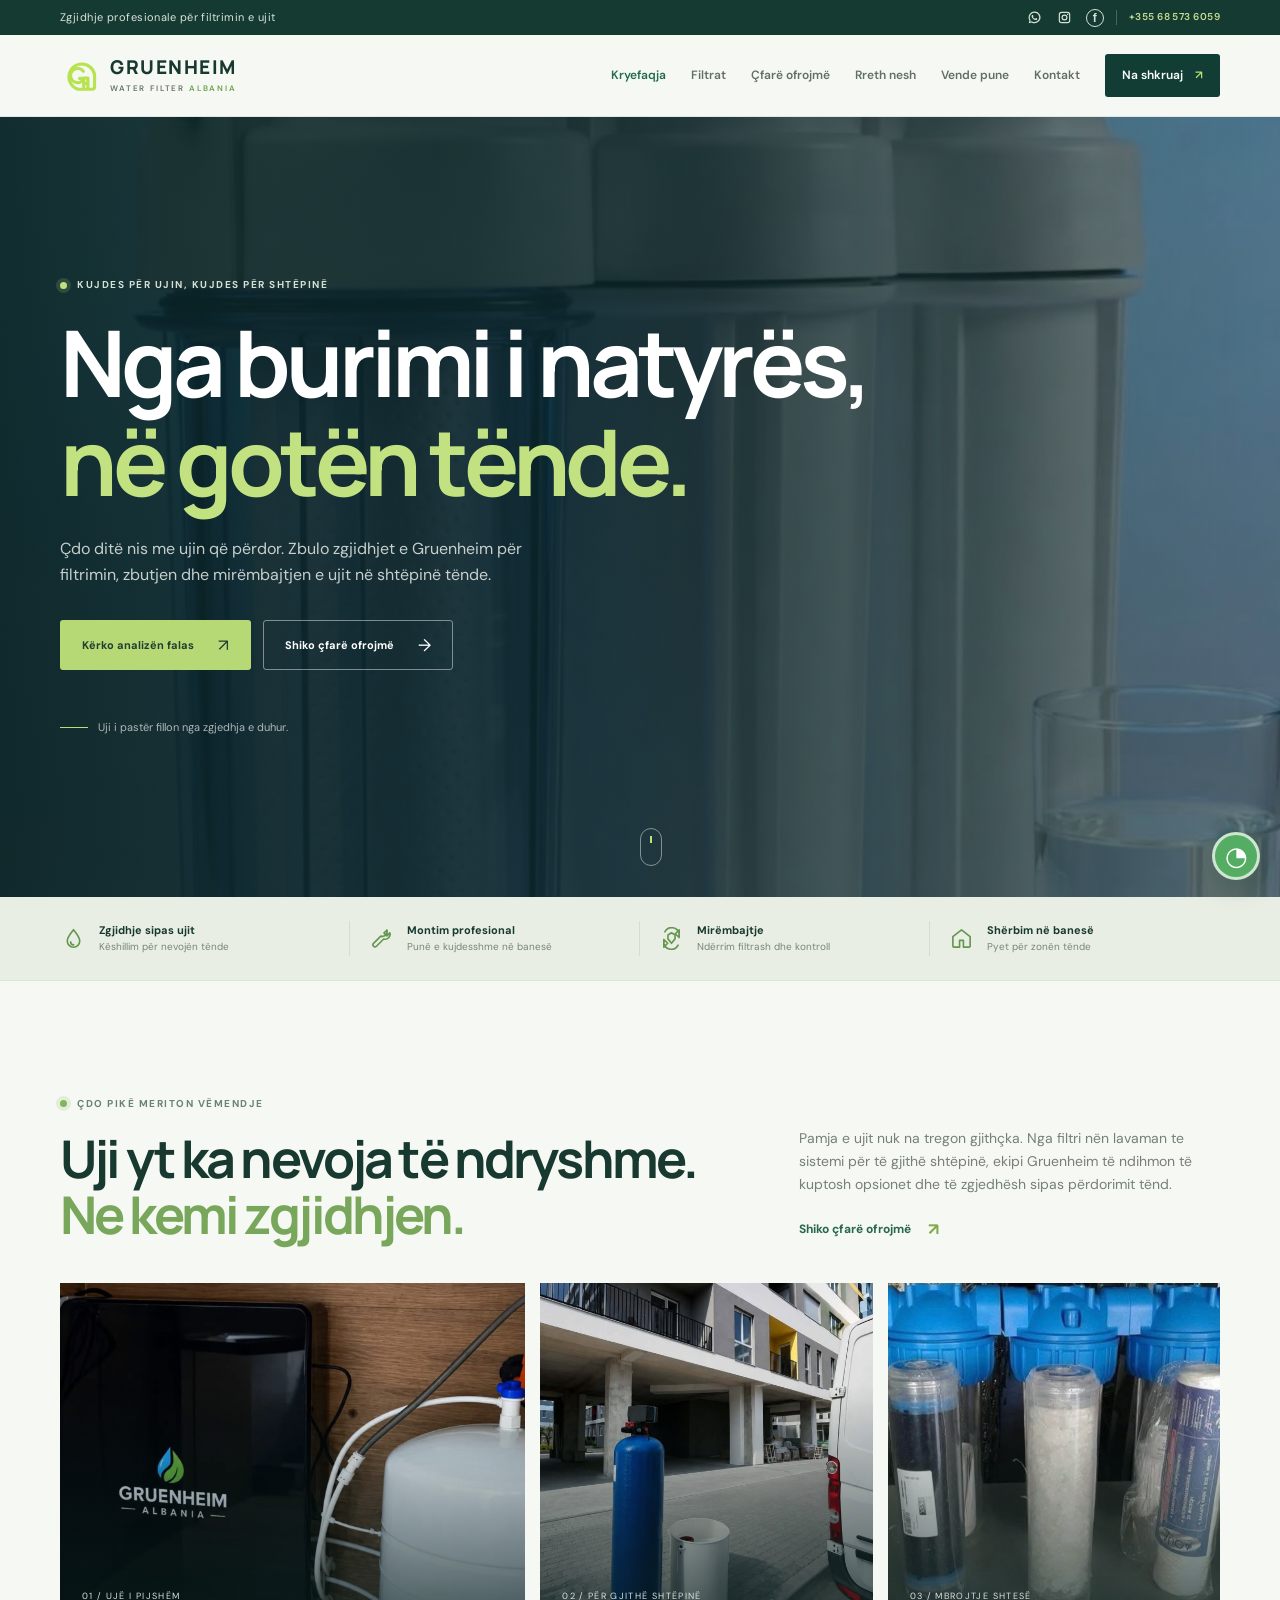
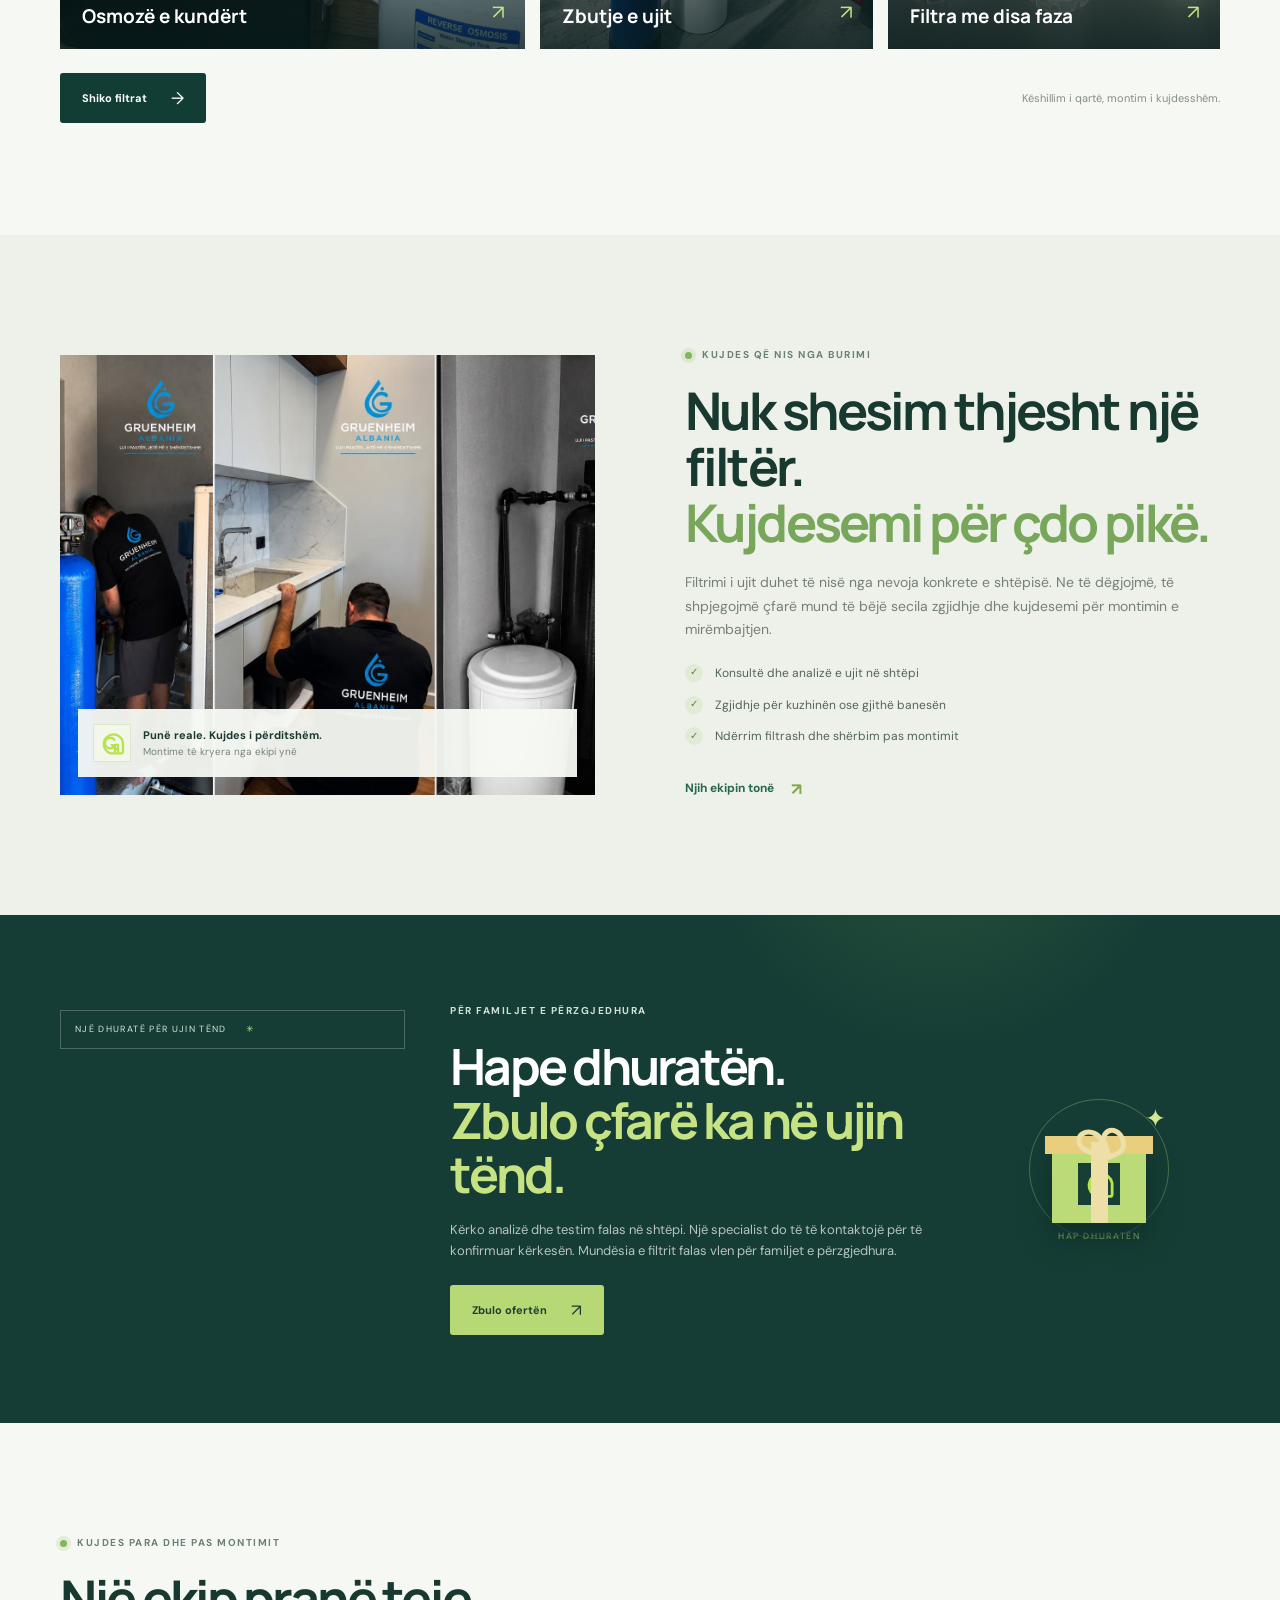
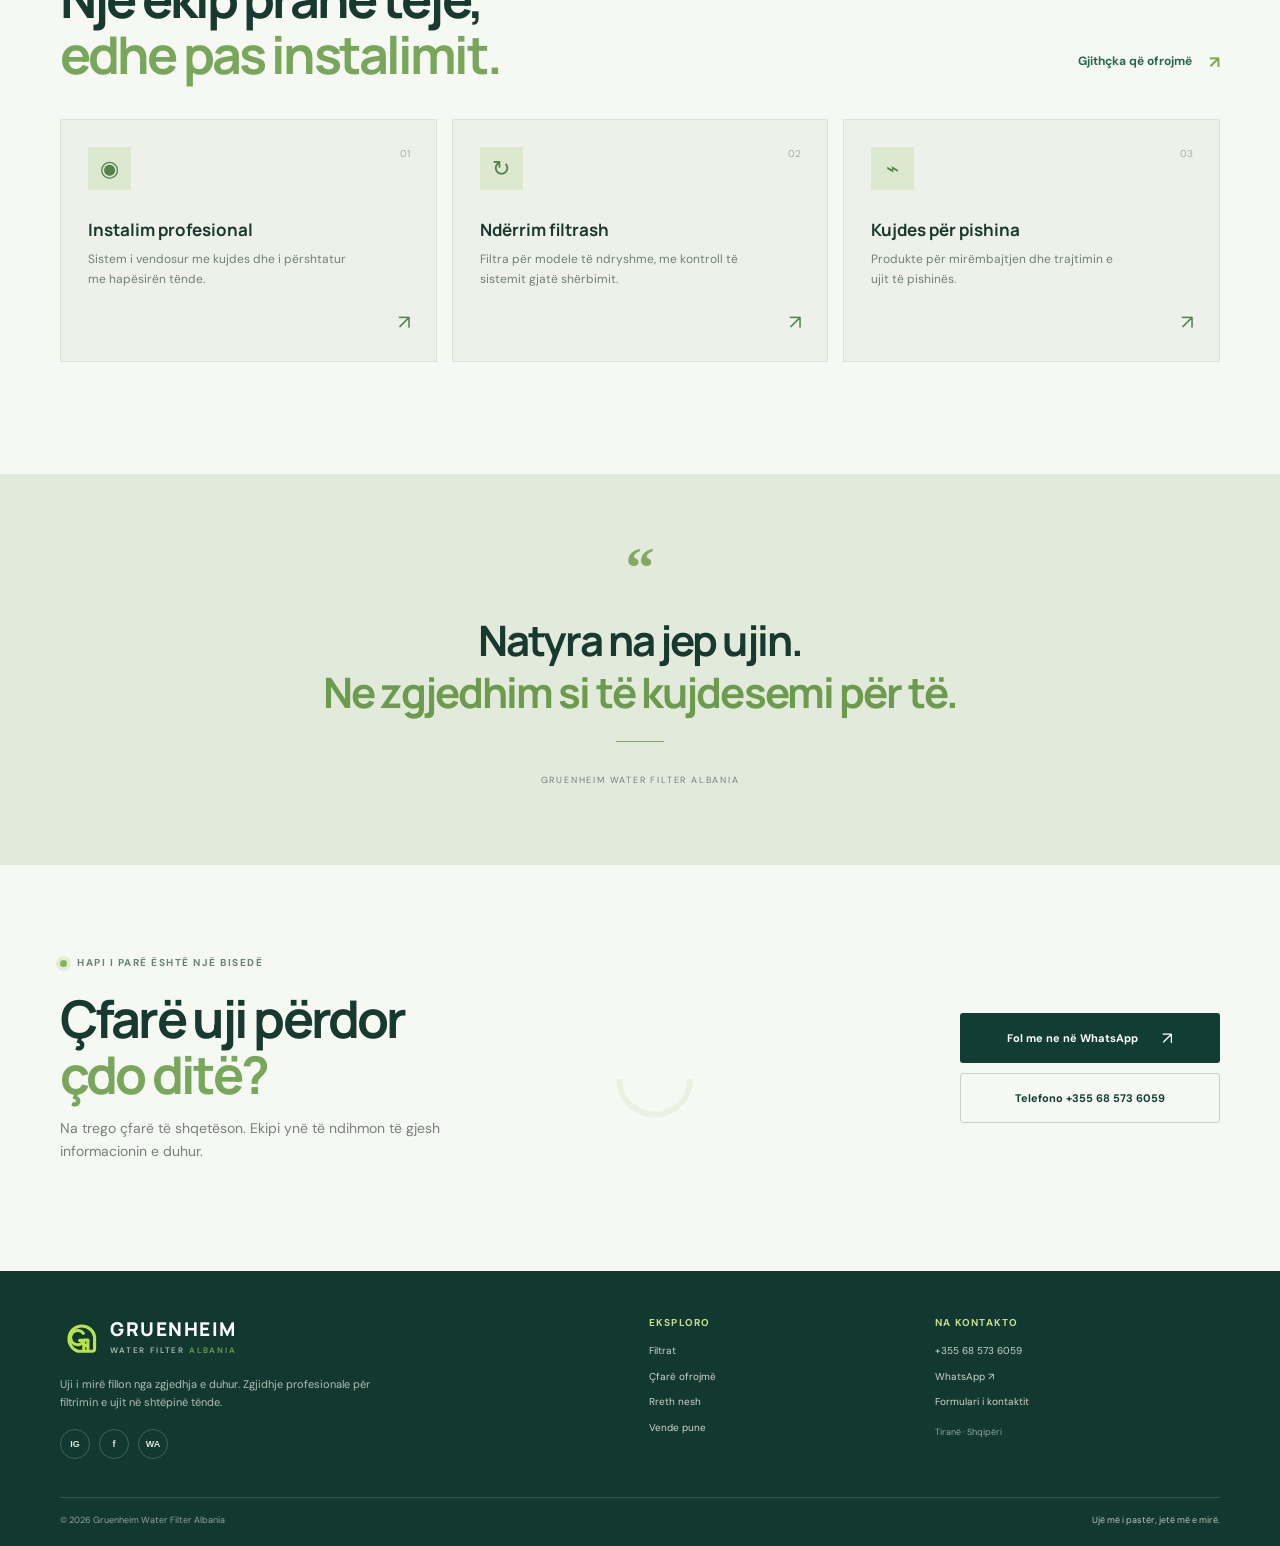
==== commit bf3eba0a: "upgrade" ====
--- a/index.html
+++ b/index.html
@@ -23,42 +23,42 @@
         <p class="eyebrow light"><span class="eyebrow-dot"></span>Kujdes për ujin, kujdes për shtëpinë</p>
         <h1>Nga burimi i natyrës,<br><em>në gotën tënde.</em></h1>
         <p class="hero-lead">Çdo ditë nis me ujin që përdor. Zbulo zgjidhjet e Gruenheim për filtrimin, zbutjen dhe mirëmbajtjen e ujit në shtëpinë tënde.</p>
-        <div class="hero-actions"><a class="button lime" href="oferta.html">Kërko analizën falas <span>↗</span></a><a class="button outline-light" href="zgjidhjet.html">Eksploro zgjidhjet <span>→</span></a></div>
+        <div class="hero-actions"><a class="button lime" href="oferta.html">Kërko analizën falas <span>↗︎</span></a><a class="button outline-light" href="zgjidhjet.html">Shiko çfarë ofrojmë <span>→</span></a></div>
         <div class="hero-note"><span></span>Uji i pastër fillon nga zgjedhja e duhur.</div>
       </div>
       <a class="scroll-cue" href="#zgjidhjet" aria-label="Vazhdo te zgjidhjet"><span></span></a>
     </section>
     <section class="trust-strip"><div class="container trust-grid">
-      <div><span class="trust-icon">✳</span><span><b>Zgjidhje sipas ujit</b><small>Këshillim për nevojën tënde</small></span></div>
-      <div><span class="trust-icon">⌁</span><span><b>Montim profesional</b><small>Punë e kujdesshme në banesë</small></span></div>
-      <div><span class="trust-icon">↻</span><span><b>Mirëmbajtje</b><small>Ndërrim filtrash dhe kontroll</small></span></div>
-      <div><span class="trust-icon">⌖</span><span><b>Shërbim në banesë</b><small>Pyet për zonën tënde</small></span></div>
+      <div><span class="trust-icon" aria-hidden="true"><svg viewBox="0 0 24 24"><path d="M12 2.8C9.4 6.5 5.5 10.4 5.5 14.6a6.5 6.5 0 0 0 13 0C18.5 10.4 14.6 6.5 12 2.8Z"/><path d="M9 15.5a3.2 3.2 0 0 0 3.2 3.2"/></svg></span><span><b>Zgjidhje sipas ujit</b><small>Këshillim për nevojën tënde</small></span></div>
+      <div><span class="trust-icon" aria-hidden="true"><svg viewBox="0 0 24 24"><path d="m14.5 6.3 3.2-3.2a5.1 5.1 0 0 1-6.4 6.4l-7.6 7.6a2.1 2.1 0 0 0 3 3l7.6-7.6a5.1 5.1 0 0 0 6.4-6.4l-3.2 3.2-3-3Z"/></svg></span><span><b>Montim profesional</b><small>Punë e kujdesshme në banesë</small></span></div>
+      <div><span class="trust-icon" aria-hidden="true"><svg viewBox="0 0 24 24"><path d="M20 7V3l-4 4 4 4V7a8 8 0 0 0-14.9-2M4 17v4l4-4-4-4v4a8 8 0 0 0 14.9 2"/><path d="M8.3 8.3 12 6l3.7 2.3v4.1L12 17l-3.7-4.6V8.3Z"/></svg></span><span><b>Mirëmbajtje</b><small>Ndërrim filtrash dhe kontroll</small></span></div>
+      <div><span class="trust-icon" aria-hidden="true"><svg viewBox="0 0 24 24"><path d="m3 10 9-7 9 7v10a1 1 0 0 1-1 1h-6v-7h-4v7H4a1 1 0 0 1-1-1V10Z"/></svg></span><span><b>Shërbim në banesë</b><small>Pyet për zonën tënde</small></span></div>
     </div></section>
     <section class="section intro" id="zgjidhjet"><div class="container">
-      <div class="intro-heading"><div><p class="eyebrow"><span class="eyebrow-dot"></span>Çdo pikë meriton vëmendje</p><h2>Uji yt ka nevoja të ndryshme.<br><em>Ne kemi zgjidhjen.</em></h2></div><div><p>Pamja e ujit nuk na tregon gjithçka. Nga filtri nën lavaman te sistemi për të gjithë shtëpinë, ekipi Gruenheim të ndihmon të kuptosh opsionet dhe të zgjedhësh sipas përdorimit tënd.</p><a class="text-link" href="zgjidhjet.html">Shiko zgjidhjet <span>↗</span></a></div></div>
+      <div class="intro-heading"><div><p class="eyebrow"><span class="eyebrow-dot"></span>Çdo pikë meriton vëmendje</p><h2>Uji yt ka nevoja të ndryshme.<br><em>Ne kemi zgjidhjen.</em></h2></div><div><p>Pamja e ujit nuk na tregon gjithçka. Nga filtri nën lavaman te sistemi për të gjithë shtëpinë, ekipi Gruenheim të ndihmon të kuptosh opsionet dhe të zgjedhësh sipas përdorimit tënd.</p><a class="text-link" href="zgjidhjet.html">Shiko çfarë ofrojmë <span>↗︎</span></a></div></div>
       <div class="solution-grid">
-        <a class="solution-card feature" href="zgjidhjet.html#osmoze"><img src="assets/osmoze-e-kthyer.jpg" alt="Sistem Gruenheim me osmozë të kundërt në kuzhinë" loading="lazy"><span class="card-shade"></span><span class="solution-meta"><small>01 / UJË I PIJSHËM</small><b>Osmozë e kundërt</b><i>↗</i></span></a>
-        <a class="solution-card" href="zgjidhjet.html#zbutja"><img src="assets/zbutja-ujit.jpg" alt="Sistem zbutës uji për shtëpi" loading="lazy"><span class="card-shade"></span><span class="solution-meta"><small>02 / PËR GJITHË SHTËPINË</small><b>Zbutje e ujit</b><i>↗</i></span></a>
-        <a class="solution-card" href="zgjidhjet.html#filtra"><img src="assets/filtra-3-faza.jpg" alt="Fishekë dhe filtra për trajtimin e ujit" loading="lazy"><span class="card-shade"></span><span class="solution-meta"><small>03 / MBROJTJE SHTESË</small><b>Filtra me disa faza</b><i>↗</i></span></a>
+        <a class="solution-card feature" href="zgjidhjet.html#osmoze"><img src="assets/osmoze-e-kthyer.jpg" alt="Sistem Gruenheim me osmozë të kundërt në kuzhinë" loading="lazy"><span class="card-shade"></span><span class="solution-meta"><small>01 / UJË I PIJSHËM</small><b>Osmozë e kundërt</b><i>↗︎</i></span></a>
+        <a class="solution-card" href="zgjidhjet.html#zbutja"><img src="assets/zbutja-ujit.jpg" alt="Sistem zbutës uji për shtëpi" loading="lazy"><span class="card-shade"></span><span class="solution-meta"><small>02 / PËR GJITHË SHTËPINË</small><b>Zbutje e ujit</b><i>↗︎</i></span></a>
+        <a class="solution-card" href="zgjidhjet.html#filtra"><img src="assets/filtra-3-faza.jpg" alt="Fishekë dhe filtra për trajtimin e ujit" loading="lazy"><span class="card-shade"></span><span class="solution-meta"><small>03 / MBROJTJE SHTESË</small><b>Filtra me disa faza</b><i>↗︎</i></span></a>
       </div>
-      <div class="intro-bottom"><a class="button dark" href="produktet.html">Shiko katalogun e produkteve <span>→</span></a><span>Këshillim i qartë, montim i kujdesshëm.</span></div>
+      <div class="intro-bottom"><a class="button dark" href="produktet.html">Shiko filtrat <span>→</span></a><span>Këshillim i qartë, montim i kujdesshëm.</span></div>
     </div></section>
     <section class="section story"><div class="container story-grid">
       <div class="story-image"><img src="assets/montim-profesional.jpg" alt="Ekipi Gruenheim duke instaluar një sistem filtrimi" loading="lazy"><div class="image-caption"><img class="caption-logo" src="assets/icon.svg" alt="" aria-hidden="true"><span><b>Punë reale. Kujdes i përditshëm.</b><small>Montime të kryera nga ekipi ynë</small></span></div></div>
-      <div class="story-copy"><p class="eyebrow"><span class="eyebrow-dot"></span>Kujdes që nis nga burimi</p><h2>Nuk shesim thjesht një filtër.<br><em>Kujdesemi për çdo pikë.</em></h2><p>Filtrimi i ujit duhet të nisë nga nevoja konkrete e shtëpisë. Ne të dëgjojmë, të shpjegojmë çfarë mund të bëjë secila zgjidhje dhe kujdesemi për montimin e mirëmbajtjen.</p><ul class="check-list"><li><span>✓</span>Konsultë dhe analizë e ujit në shtëpi</li><li><span>✓</span>Zgjidhje për kuzhinën ose gjithë banesën</li><li><span>✓</span>Ndërrim filtrash dhe shërbim pas montimit</li></ul><a class="text-link" href="sherbimet.html">Njih shërbimet tona <span>↗</span></a></div>
+      <div class="story-copy"><p class="eyebrow"><span class="eyebrow-dot"></span>Kujdes që nis nga burimi</p><h2>Nuk shesim thjesht një filtër.<br><em>Kujdesemi për çdo pikë.</em></h2><p>Filtrimi i ujit duhet të nisë nga nevoja konkrete e shtëpisë. Ne të dëgjojmë, të shpjegojmë çfarë mund të bëjë secila zgjidhje dhe kujdesemi për montimin e mirëmbajtjen.</p><ul class="check-list"><li><span>✓</span>Konsultë dhe analizë e ujit në shtëpi</li><li><span>✓</span>Zgjidhje për kuzhinën ose gjithë banesën</li><li><span>✓</span>Ndërrim filtrash dhe shërbim pas montimit</li></ul><a class="text-link" href="rreth-nesh.html">Njih ekipin tonë <span>↗︎</span></a></div>
     </div></section>
     <section class="gift-band"><div class="gift-glow"></div><div class="container gift-content">
       <div class="gift-badge">NJË DHURATË PËR UJIN TËND <span>✳</span></div>
-      <div><p class="eyebrow light">Për familjet e përzgjedhura</p><h2>Hape dhuratën.<br><em>Zbulo çfarë ka në ujin tënd.</em></h2><p>Kërko analizë dhe testim falas në shtëpi. Një specialist do të të kontaktojë për të konfirmuar kërkesën. Mundësia e filtrit falas vlen për familjet e përzgjedhura.</p><a class="button lime" href="oferta.html">Zbulo ofertën <span>↗</span></a></div>
+      <div><p class="eyebrow light">Për familjet e përzgjedhura</p><h2>Hape dhuratën.<br><em>Zbulo çfarë ka në ujin tënd.</em></h2><p>Kërko analizë dhe testim falas në shtëpi. Një specialist do të të kontaktojë për të konfirmuar kërkesën. Mundësia e filtrit falas vlen për familjet e përzgjedhura.</p><a class="button lime" href="oferta.html">Zbulo ofertën <span>↗︎</span></a></div>
       <a class="gift-teaser" href="oferta.html" aria-label="Hap ofertën e analizës falas"><div class="gift-teaser-spark">✦</div><div class="gift-teaser-lid"></div><div class="gift-teaser-box"><img src="assets/icon.svg" alt="" aria-hidden="true"></div><div class="gift-teaser-ribbon"></div><span>HAP DHURATËN</span></a>
     </div></section>
-    <section class="section services-preview"><div class="container"><div class="section-heading"><div><p class="eyebrow"><span class="eyebrow-dot"></span>Kujdes para dhe pas montimit</p><h2>Një ekip pranë teje,<br><em>edhe pas instalimit.</em></h2></div><a class="text-link" href="sherbimet.html">Të gjitha shërbimet <span>↗</span></a></div><div class="service-grid">
-      <article class="service-tile"><span class="tile-number">01</span><div class="tile-icon">◉</div><h3>Instalim profesional</h3><p>Sistem i vendosur me kujdes dhe i përshtatur me hapësirën tënde.</p><a href="sherbimet.html#instalim" aria-label="Mëso për instalimin">↗</a></article>
-      <article class="service-tile"><span class="tile-number">02</span><div class="tile-icon">↻</div><h3>Ndërrim filtrash</h3><p>Filtra për modele të ndryshme, me kontroll të sistemit gjatë shërbimit.</p><a href="sherbimet.html#mirembajtje" aria-label="Mëso për mirëmbajtjen">↗</a></article>
-      <article class="service-tile"><span class="tile-number">03</span><div class="tile-icon">⌁</div><h3>Kujdes për pishina</h3><p>Produkte për mirëmbajtjen dhe trajtimin e ujit të pishinës.</p><a href="sherbimet.html#pishina" aria-label="Mëso për pishinat">↗</a></article>
+    <section class="section services-preview"><div class="container"><div class="section-heading"><div><p class="eyebrow"><span class="eyebrow-dot"></span>Kujdes para dhe pas montimit</p><h2>Një ekip pranë teje,<br><em>edhe pas instalimit.</em></h2></div><a class="text-link" href="zgjidhjet.html">Gjithçka që ofrojmë <span>↗︎</span></a></div><div class="service-grid">
+      <article class="service-tile"><span class="tile-number">01</span><div class="tile-icon">◉</div><h3>Instalim profesional</h3><p>Sistem i vendosur me kujdes dhe i përshtatur me hapësirën tënde.</p><a href="zgjidhjet.html#instalim" aria-label="Mëso për instalimin">↗︎</a></article>
+      <article class="service-tile"><span class="tile-number">02</span><div class="tile-icon">↻</div><h3>Ndërrim filtrash</h3><p>Filtra për modele të ndryshme, me kontroll të sistemit gjatë shërbimit.</p><a href="produktet.html#mirembajtje" aria-label="Mëso për mirëmbajtjen">↗︎</a></article>
+      <article class="service-tile"><span class="tile-number">03</span><div class="tile-icon">⌁</div><h3>Kujdes për pishina</h3><p>Produkte për mirëmbajtjen dhe trajtimin e ujit të pishinës.</p><a href="zgjidhjet.html#pishina" aria-label="Mëso për pishinat">↗︎</a></article>
     </div></div></section>
     <section class="quote-section"><div class="container quote-inner"><span>“</span><p>Natyra na jep ujin.<br><em>Ne zgjedhim si të kujdesemi për të.</em></p><i></i><small>GRUENHEIM WATER FILTER ALBANIA</small></div></section>
-    <section class="section home-cta"><div class="container home-cta-inner"><div><p class="eyebrow"><span class="eyebrow-dot"></span>Hapi i parë është një bisedë</p><h2>Çfarë uji përdor<br><em>çdo ditë?</em></h2><p>Na trego çfarë të shqetëson. Ekipi ynë të ndihmon të gjesh informacionin e duhur.</p></div><div class="cta-actions"><a class="button dark" href="https://wa.me/355685736059?text=P%C3%ABrsh%C3%ABndetje%2C%20dua%20informacion%20p%C3%ABr%20filtrimin%20e%20ujit." target="_blank" rel="noreferrer">Fol me ne në WhatsApp <span>↗</span></a><a class="button line" href="kontakt.html">Telefono +355 68 573 6059</a></div><div class="cta-drop">◡</div></div></section>
+    <section class="section home-cta"><div class="container home-cta-inner"><div><p class="eyebrow"><span class="eyebrow-dot"></span>Hapi i parë është një bisedë</p><h2>Çfarë uji përdor<br><em>çdo ditë?</em></h2><p>Na trego çfarë të shqetëson. Ekipi ynë të ndihmon të gjesh informacionin e duhur.</p></div><div class="cta-actions"><a class="button dark" href="https://wa.me/355685736059?text=P%C3%ABrsh%C3%ABndetje%2C%20dua%20informacion%20p%C3%ABr%20filtrimin%20e%20ujit." target="_blank" rel="noreferrer">Fol me ne në WhatsApp <span>↗︎</span></a><a class="button line" href="kontakt.html">Telefono +355 68 573 6059</a></div><div class="cta-drop">◡</div></div></section>
   </main>
   <div id="site-footer"></div>
   <a class="whatsapp-float" href="https://wa.me/355685736059" target="_blank" rel="noreferrer" aria-label="Na kontakto në WhatsApp">◔</a>
--- a/style.css
+++ b/style.css
@@ -2022,3 +2022,68 @@
 .catalog-note .button { white-space:nowrap; }
 @media(max-width:980px) { .product-catalog-grid { grid-template-columns:repeat(2,minmax(0,1fr)); } }
 @media(max-width:640px) { .product-catalog { padding-top:55px; } .product-catalog-grid { grid-template-columns:1fr; } .catalog-image { height:245px; } .catalog-copy p { min-height:0; } .catalog-note { align-items:flex-start; flex-wrap:wrap; } .catalog-note p { min-width:calc(100% - 55px); } .catalog-note .button { margin-left:41px; } }
+
+/* Responsive refinements */
+.trust-icon { display:grid; place-items:center; width:26px; height:26px; flex:none; }
+.trust-icon svg { width:23px; height:23px; fill:none; stroke:currentColor; stroke-width:1.7; stroke-linecap:round; stroke-linejoin:round; }
+.menu-toggle { position:relative; width:44px; height:44px; padding:0; border:1px solid #d9e2d8; border-radius:50%; background:#f8faf5; gap:4px; }
+.menu-toggle span { width:17px; height:2px; border-radius:2px; margin:0 auto; transition:transform .25s ease,opacity .2s ease; }
+.menu-toggle[aria-expanded="true"] span:first-child { transform:translateY(6px) rotate(45deg); }
+.menu-toggle[aria-expanded="true"] span:nth-child(2) { opacity:0; }
+.menu-toggle[aria-expanded="true"] span:last-child { transform:translateY(-6px) rotate(-45deg); }
+.menu-toggle:focus-visible { outline:2px solid #7ea957; outline-offset:3px; }
+.topline a,.main-nav a,.button,.text-link,.catalog-copy>a b,.service-tile>a,.method-arrow,.job-apply span,.footer-contact span { font-variant-emoji:text; }
+.gift-teaser-lid { animation:giftTeaserLid 3.8s ease-in-out infinite; }
+.gift-teaser:hover .gift-teaser-lid { animation:none; transform:translateY(-18px) rotate(-18deg); }
+.gift-large-lid { animation:giftLargeLid 4.2s ease-in-out infinite; }
+.gift-apply-card.open .gift-large-lid { animation:none; transform:translateY(-35px) rotate(-24deg); }
+@keyframes giftTeaserLid { 0%,56%,100% { transform:translateY(0) rotate(0); } 65%,83% { transform:translateY(-16px) rotate(-17deg); } }
+@keyframes giftLargeLid { 0%,57%,100% { transform:translateY(0) rotate(0); } 66%,84% { transform:translateY(-29px) rotate(-21deg); } }
+.footer-main { display:grid; grid-template-columns:minmax(230px,1.5fr) minmax(130px,.65fr) minmax(180px,.8fr); gap:55px; align-items:start; padding-bottom:38px; }
+.footer-brand-block>p { max-width:310px; margin:16px 0 18px; color:#afc0b3; font-size:11px; }
+.footer-links,.footer-contact { display:flex; flex-direction:column; align-items:flex-start; gap:9px; font-size:10px; color:#cad7ca; }
+.footer-links>b,.footer-contact>b { margin-bottom:5px; color:#c4df91; font:700 10px var(--body); letter-spacing:.12em; text-transform:uppercase; }
+.footer-links a,.footer-contact a { transition:color .2s; }
+.footer-links a:hover,.footer-contact a:hover { color:#c4df91; }
+.footer-contact small { margin-top:5px; color:#91a69a; font-size:9px; }
+.footer-social { display:flex; gap:9px; }
+.footer-social a { display:grid; place-items:center; width:30px; height:30px; border:1px solid rgba(255,255,255,.2); border-radius:50%; color:#dce8dc; font:700 9px Arial,sans-serif; transition:background .2s,color .2s; }
+.footer-social a:hover { background:#c4df91; color:#153a32; }
+.footer-bottom { align-items:center; }
+.footer-bottom>span:last-child { color:#b8c7b9; }
+.about-layout { display:grid; grid-template-columns:1fr .88fr; gap:75px; align-items:center; }
+.about-photo-grid { display:grid; grid-template-columns:1fr 1fr; gap:12px; align-items:start; }
+.about-photo-grid img { width:100%; height:255px; object-fit:cover; }
+.about-photo-grid img:first-child { grid-row:span 2; height:522px; }
+.about-photo-grid img:last-child { object-position:center 40%; }
+.about-copy h2 { margin:0 0 19px; font-size:clamp(36px,4.2vw,51px); line-height:1.12; }
+.about-copy>p:not(.eyebrow) { color:#718076; font-size:12px; }
+.about-copy .check-list { margin:23px 0 27px; }
+.about-value-grid { display:grid; grid-template-columns:repeat(3,minmax(0,1fr)); gap:15px; }
+.about-value-grid article { min-height:180px; padding:24px; background:#fff; border:1px solid #e0e7dd; }
+.about-value-grid article>span { display:inline-grid; place-items:center; width:31px; height:31px; border-radius:50%; background:#e8efdf; color:#6a9353; font-size:9px; font-weight:700; }
+.about-value-grid h3 { margin:17px 0 7px; font:700 15px var(--display); }
+.about-value-grid p { margin:0; color:#718076; font-size:10px; }
+.jobs-hero { min-height:375px; }
+@media(max-width:980px) {
+  .footer-main { grid-template-columns:1fr 1fr; gap:34px; }
+  .footer-brand-block { grid-column:1/-1; }
+  .about-layout { grid-template-columns:1fr; gap:38px; }
+  .about-photo-grid img { height:220px; }
+  .about-photo-grid img:first-child { height:452px; }
+}
+@media(max-width:640px) {
+  .footer-main { grid-template-columns:1fr 1fr; gap:28px 18px; }
+  .footer-brand-block { grid-column:1/-1; }
+  .footer-bottom { flex-direction:column; align-items:flex-start; }
+  .about-photo-grid { gap:8px; }
+  .about-photo-grid img { height:145px; }
+  .about-photo-grid img:first-child { height:298px; }
+  .about-copy h2 { font-size:39px; }
+  .about-value-grid { grid-template-columns:1fr; }
+  .about-value-grid article { min-height:0; }
+  .jobs-hero { min-height:340px; padding-bottom:45px; }
+}
+@media(prefers-reduced-motion:reduce) {
+  .gift-teaser-lid,.gift-large-lid { animation:none; }
+}
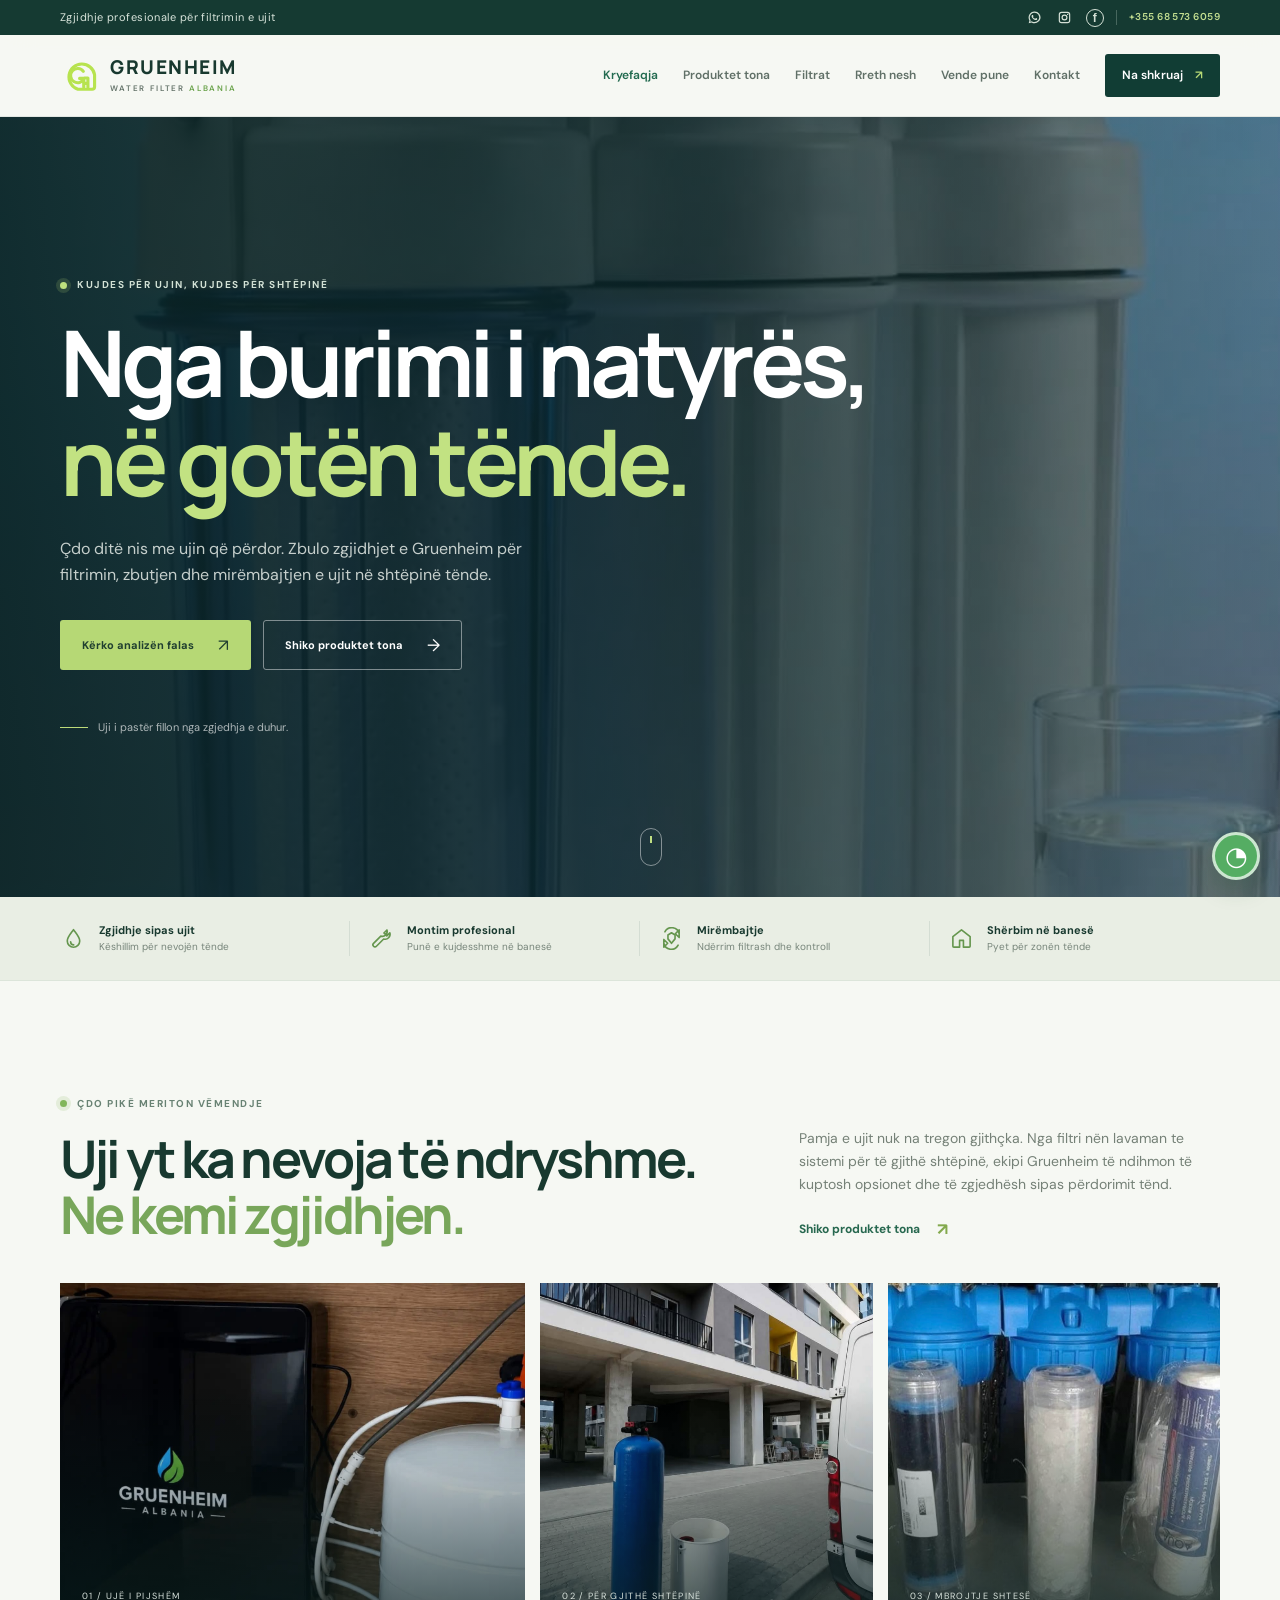
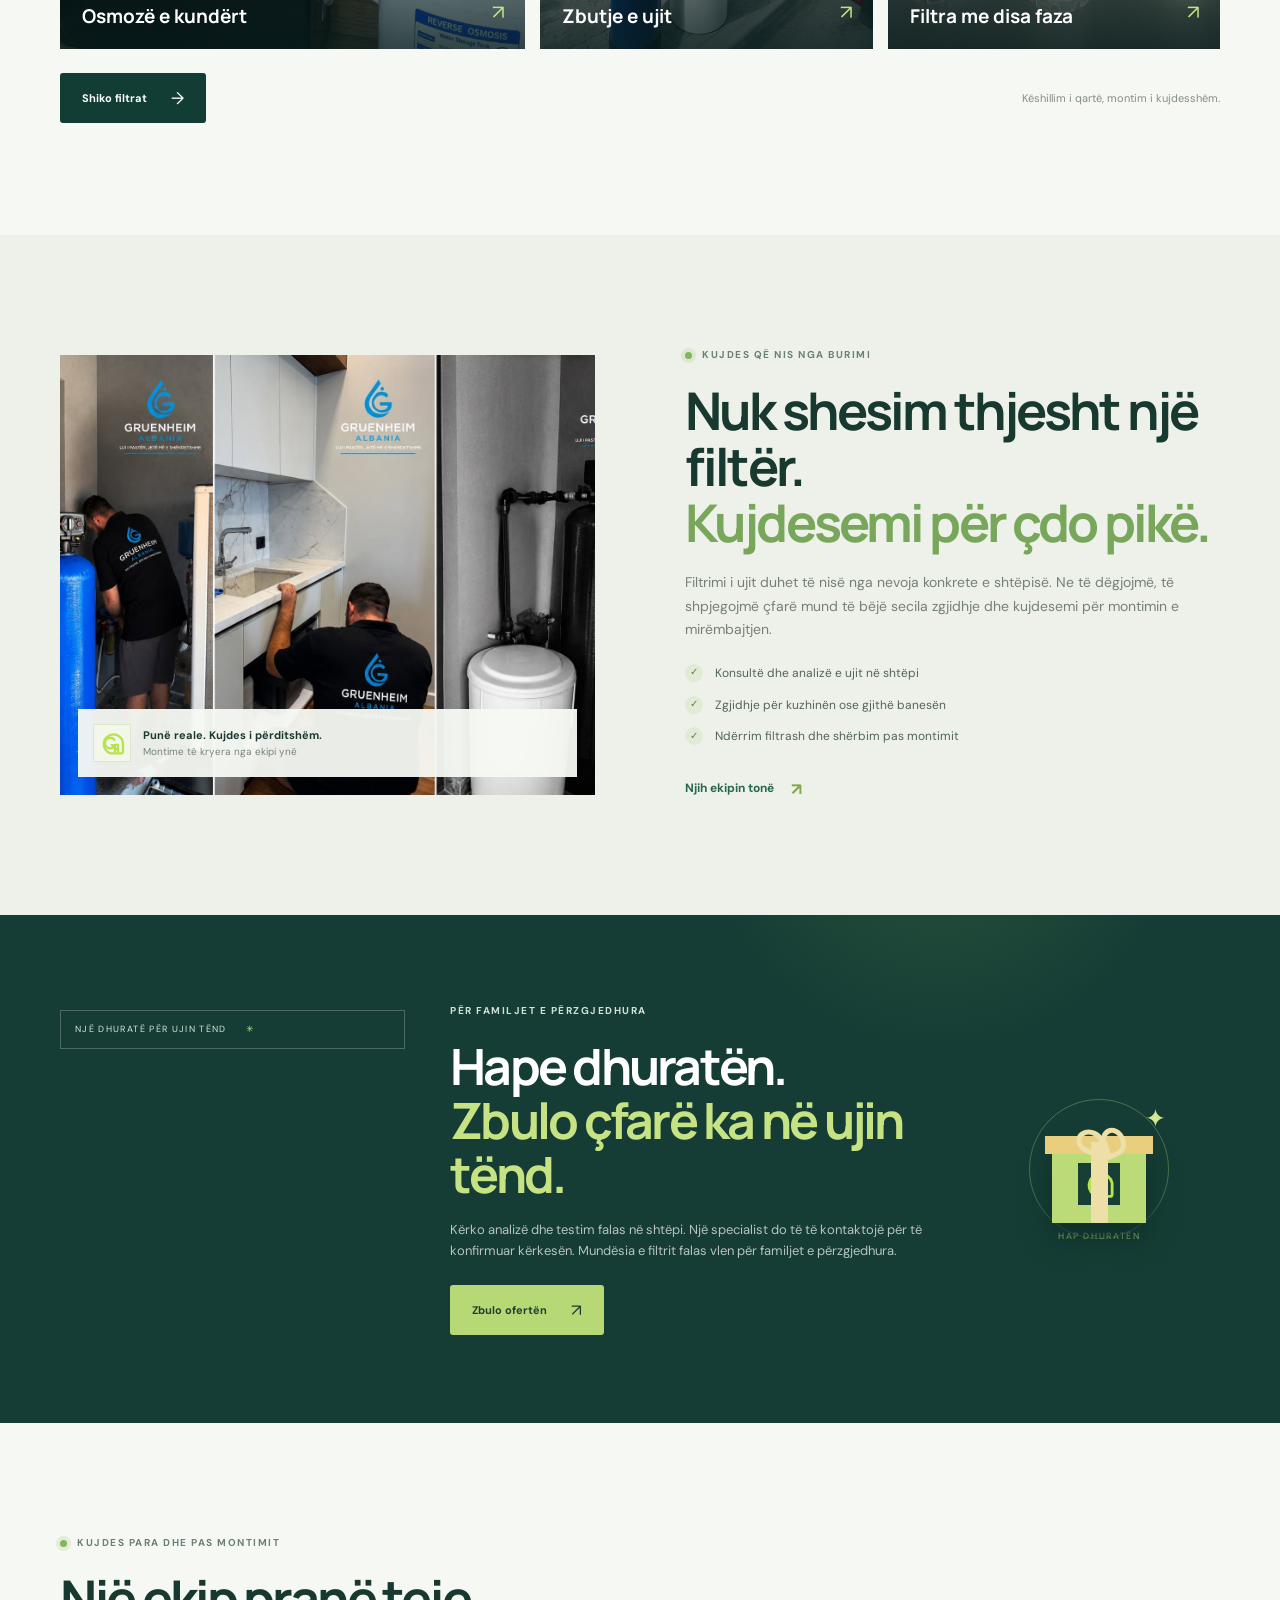
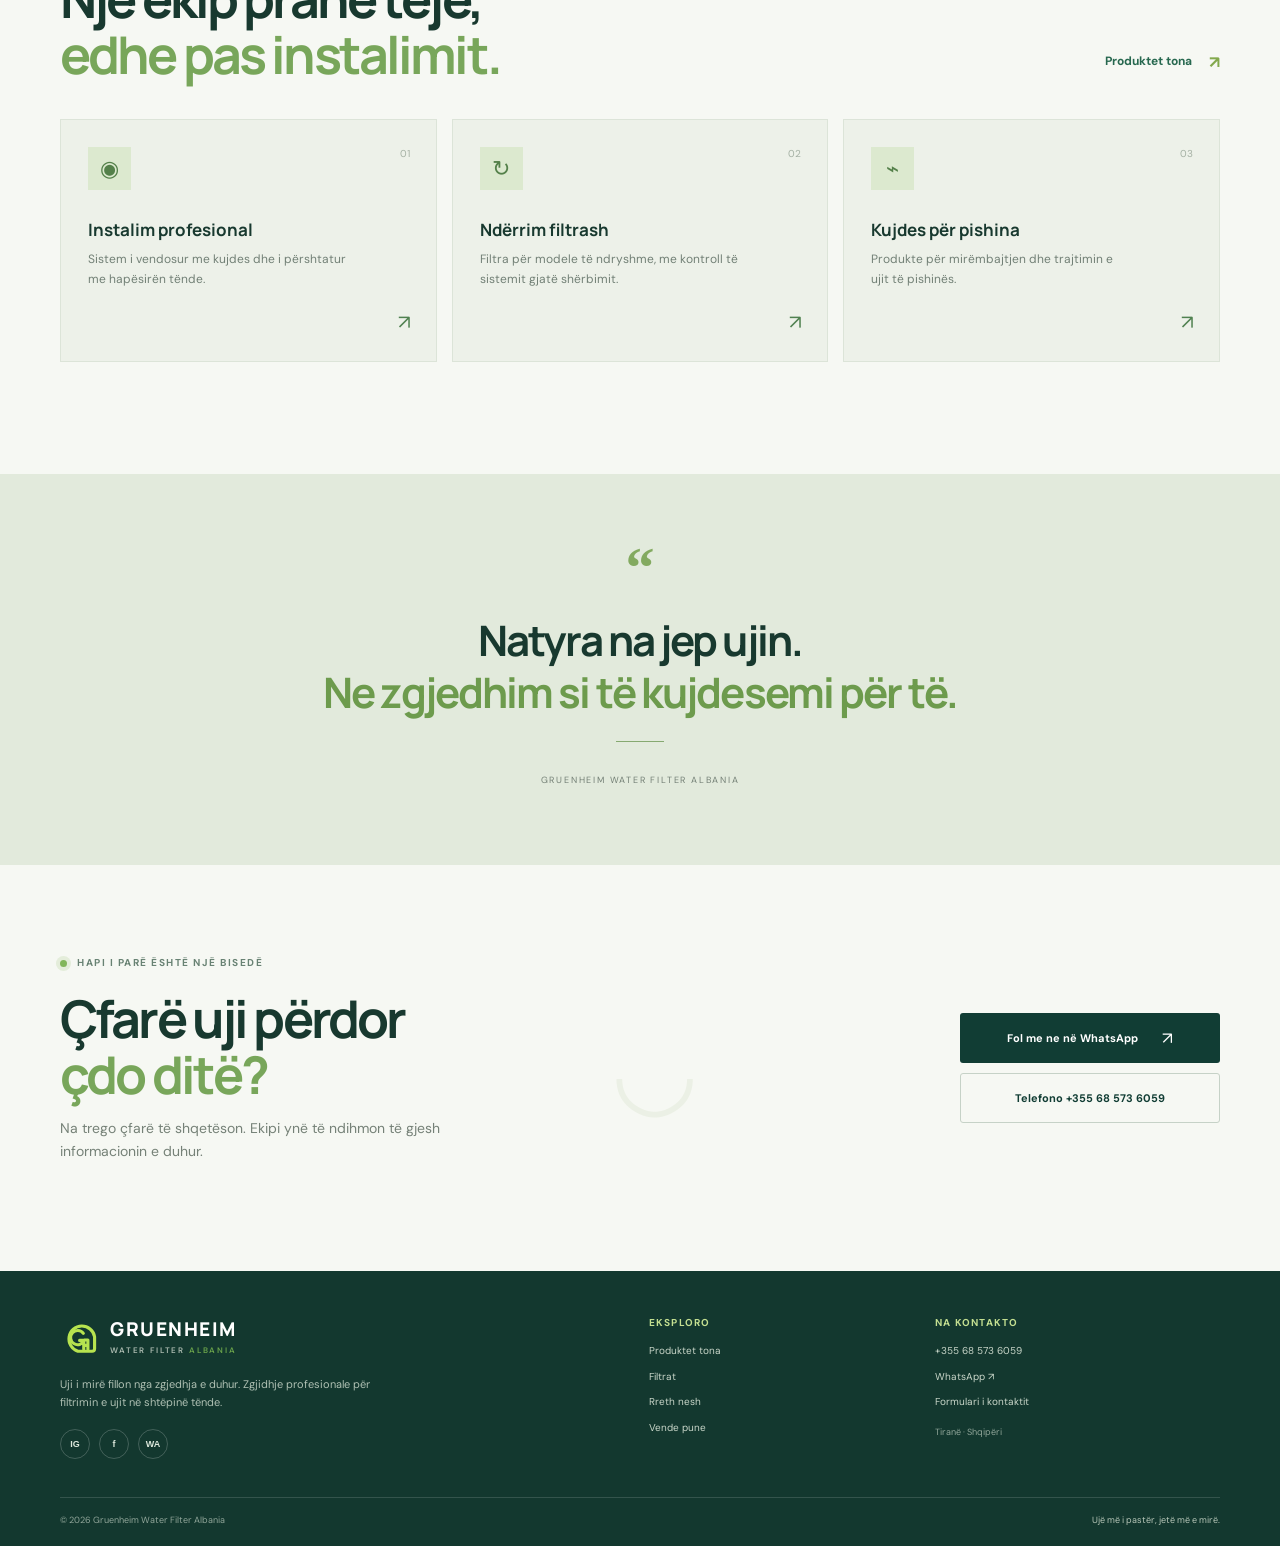
==== commit c3b87cdc: "minor change" ====
--- a/index.html
+++ b/index.html
@@ -23,7 +23,7 @@
         <p class="eyebrow light"><span class="eyebrow-dot"></span>Kujdes për ujin, kujdes për shtëpinë</p>
         <h1>Nga burimi i natyrës,<br><em>në gotën tënde.</em></h1>
         <p class="hero-lead">Çdo ditë nis me ujin që përdor. Zbulo zgjidhjet e Gruenheim për filtrimin, zbutjen dhe mirëmbajtjen e ujit në shtëpinë tënde.</p>
-        <div class="hero-actions"><a class="button lime" href="oferta.html">Kërko analizën falas <span>↗︎</span></a><a class="button outline-light" href="zgjidhjet.html">Shiko çfarë ofrojmë <span>→</span></a></div>
+        <div class="hero-actions"><a class="button lime" href="oferta.html">Kërko analizën falas <span>↗︎</span></a><a class="button outline-light" href="produktet.html">Shiko produktet tona <span>→</span></a></div>
         <div class="hero-note"><span></span>Uji i pastër fillon nga zgjedhja e duhur.</div>
       </div>
       <a class="scroll-cue" href="#zgjidhjet" aria-label="Vazhdo te zgjidhjet"><span></span></a>
@@ -35,13 +35,13 @@
       <div><span class="trust-icon" aria-hidden="true"><svg viewBox="0 0 24 24"><path d="m3 10 9-7 9 7v10a1 1 0 0 1-1 1h-6v-7h-4v7H4a1 1 0 0 1-1-1V10Z"/></svg></span><span><b>Shërbim në banesë</b><small>Pyet për zonën tënde</small></span></div>
     </div></section>
     <section class="section intro" id="zgjidhjet"><div class="container">
-      <div class="intro-heading"><div><p class="eyebrow"><span class="eyebrow-dot"></span>Çdo pikë meriton vëmendje</p><h2>Uji yt ka nevoja të ndryshme.<br><em>Ne kemi zgjidhjen.</em></h2></div><div><p>Pamja e ujit nuk na tregon gjithçka. Nga filtri nën lavaman te sistemi për të gjithë shtëpinë, ekipi Gruenheim të ndihmon të kuptosh opsionet dhe të zgjedhësh sipas përdorimit tënd.</p><a class="text-link" href="zgjidhjet.html">Shiko çfarë ofrojmë <span>↗︎</span></a></div></div>
+      <div class="intro-heading"><div><p class="eyebrow"><span class="eyebrow-dot"></span>Çdo pikë meriton vëmendje</p><h2>Uji yt ka nevoja të ndryshme.<br><em>Ne kemi zgjidhjen.</em></h2></div><div><p>Pamja e ujit nuk na tregon gjithçka. Nga filtri nën lavaman te sistemi për të gjithë shtëpinë, ekipi Gruenheim të ndihmon të kuptosh opsionet dhe të zgjedhësh sipas përdorimit tënd.</p><a class="text-link" href="produktet.html">Shiko produktet tona <span>↗︎</span></a></div></div>
       <div class="solution-grid">
-        <a class="solution-card feature" href="zgjidhjet.html#osmoze"><img src="assets/osmoze-e-kthyer.jpg" alt="Sistem Gruenheim me osmozë të kundërt në kuzhinë" loading="lazy"><span class="card-shade"></span><span class="solution-meta"><small>01 / UJË I PIJSHËM</small><b>Osmozë e kundërt</b><i>↗︎</i></span></a>
-        <a class="solution-card" href="zgjidhjet.html#zbutja"><img src="assets/zbutja-ujit.jpg" alt="Sistem zbutës uji për shtëpi" loading="lazy"><span class="card-shade"></span><span class="solution-meta"><small>02 / PËR GJITHË SHTËPINË</small><b>Zbutje e ujit</b><i>↗︎</i></span></a>
-        <a class="solution-card" href="zgjidhjet.html#filtra"><img src="assets/filtra-3-faza.jpg" alt="Fishekë dhe filtra për trajtimin e ujit" loading="lazy"><span class="card-shade"></span><span class="solution-meta"><small>03 / MBROJTJE SHTESË</small><b>Filtra me disa faza</b><i>↗︎</i></span></a>
+        <a class="solution-card feature" href="produktet.html#osmoze"><img src="assets/osmoze-e-kthyer.jpg" alt="Sistem Gruenheim me osmozë të kundërt në kuzhinë" loading="lazy"><span class="card-shade"></span><span class="solution-meta"><small>01 / UJË I PIJSHËM</small><b>Osmozë e kundërt</b><i>↗︎</i></span></a>
+        <a class="solution-card" href="produktet.html#zbutja"><img src="assets/zbutja-ujit.jpg" alt="Sistem zbutës uji për shtëpi" loading="lazy"><span class="card-shade"></span><span class="solution-meta"><small>02 / PËR GJITHË SHTËPINË</small><b>Zbutje e ujit</b><i>↗︎</i></span></a>
+        <a class="solution-card" href="produktet.html#filtra"><img src="assets/filtra-3-faza.jpg" alt="Fishekë dhe filtra për trajtimin e ujit" loading="lazy"><span class="card-shade"></span><span class="solution-meta"><small>03 / MBROJTJE SHTESË</small><b>Filtra me disa faza</b><i>↗︎</i></span></a>
       </div>
-      <div class="intro-bottom"><a class="button dark" href="produktet.html">Shiko filtrat <span>→</span></a><span>Këshillim i qartë, montim i kujdesshëm.</span></div>
+      <div class="intro-bottom"><a class="button dark" href="filtrat.html">Shiko filtrat <span>→</span></a><span>Këshillim i qartë, montim i kujdesshëm.</span></div>
     </div></section>
     <section class="section story"><div class="container story-grid">
       <div class="story-image"><img src="assets/montim-profesional.jpg" alt="Ekipi Gruenheim duke instaluar një sistem filtrimi" loading="lazy"><div class="image-caption"><img class="caption-logo" src="assets/icon.svg" alt="" aria-hidden="true"><span><b>Punë reale. Kujdes i përditshëm.</b><small>Montime të kryera nga ekipi ynë</small></span></div></div>
@@ -52,10 +52,10 @@
       <div><p class="eyebrow light">Për familjet e përzgjedhura</p><h2>Hape dhuratën.<br><em>Zbulo çfarë ka në ujin tënd.</em></h2><p>Kërko analizë dhe testim falas në shtëpi. Një specialist do të të kontaktojë për të konfirmuar kërkesën. Mundësia e filtrit falas vlen për familjet e përzgjedhura.</p><a class="button lime" href="oferta.html">Zbulo ofertën <span>↗︎</span></a></div>
       <a class="gift-teaser" href="oferta.html" aria-label="Hap ofertën e analizës falas"><div class="gift-teaser-spark">✦</div><div class="gift-teaser-lid"></div><div class="gift-teaser-box"><img src="assets/icon.svg" alt="" aria-hidden="true"></div><div class="gift-teaser-ribbon"></div><span>HAP DHURATËN</span></a>
     </div></section>
-    <section class="section services-preview"><div class="container"><div class="section-heading"><div><p class="eyebrow"><span class="eyebrow-dot"></span>Kujdes para dhe pas montimit</p><h2>Një ekip pranë teje,<br><em>edhe pas instalimit.</em></h2></div><a class="text-link" href="zgjidhjet.html">Gjithçka që ofrojmë <span>↗︎</span></a></div><div class="service-grid">
-      <article class="service-tile"><span class="tile-number">01</span><div class="tile-icon">◉</div><h3>Instalim profesional</h3><p>Sistem i vendosur me kujdes dhe i përshtatur me hapësirën tënde.</p><a href="zgjidhjet.html#instalim" aria-label="Mëso për instalimin">↗︎</a></article>
-      <article class="service-tile"><span class="tile-number">02</span><div class="tile-icon">↻</div><h3>Ndërrim filtrash</h3><p>Filtra për modele të ndryshme, me kontroll të sistemit gjatë shërbimit.</p><a href="produktet.html#mirembajtje" aria-label="Mëso për mirëmbajtjen">↗︎</a></article>
-      <article class="service-tile"><span class="tile-number">03</span><div class="tile-icon">⌁</div><h3>Kujdes për pishina</h3><p>Produkte për mirëmbajtjen dhe trajtimin e ujit të pishinës.</p><a href="zgjidhjet.html#pishina" aria-label="Mëso për pishinat">↗︎</a></article>
+    <section class="section services-preview"><div class="container"><div class="section-heading"><div><p class="eyebrow"><span class="eyebrow-dot"></span>Kujdes para dhe pas montimit</p><h2>Një ekip pranë teje,<br><em>edhe pas instalimit.</em></h2></div><a class="text-link" href="produktet.html">Produktet tona <span>↗︎</span></a></div><div class="service-grid">
+      <article class="service-tile"><span class="tile-number">01</span><div class="tile-icon">◉</div><h3>Instalim profesional</h3><p>Sistem i vendosur me kujdes dhe i përshtatur me hapësirën tënde.</p><a href="kontakt.html" aria-label="Mëso për instalimin">↗︎</a></article>
+      <article class="service-tile"><span class="tile-number">02</span><div class="tile-icon">↻</div><h3>Ndërrim filtrash</h3><p>Filtra për modele të ndryshme, me kontroll të sistemit gjatë shërbimit.</p><a href="filtrat.html#mirembajtje" aria-label="Mëso për mirëmbajtjen">↗︎</a></article>
+      <article class="service-tile"><span class="tile-number">03</span><div class="tile-icon">⌁</div><h3>Kujdes për pishina</h3><p>Produkte për mirëmbajtjen dhe trajtimin e ujit të pishinës.</p><a href="produktet.html#pishina" aria-label="Mëso për pishinat">↗︎</a></article>
     </div></div></section>
     <section class="quote-section"><div class="container quote-inner"><span>“</span><p>Natyra na jep ujin.<br><em>Ne zgjedhim si të kujdesemi për të.</em></p><i></i><small>GRUENHEIM WATER FILTER ALBANIA</small></div></section>
     <section class="section home-cta"><div class="container home-cta-inner"><div><p class="eyebrow"><span class="eyebrow-dot"></span>Hapi i parë është një bisedë</p><h2>Çfarë uji përdor<br><em>çdo ditë?</em></h2><p>Na trego çfarë të shqetëson. Ekipi ynë të ndihmon të gjesh informacionin e duhur.</p></div><div class="cta-actions"><a class="button dark" href="https://wa.me/355685736059?text=P%C3%ABrsh%C3%ABndetje%2C%20dua%20informacion%20p%C3%ABr%20filtrimin%20e%20ujit." target="_blank" rel="noreferrer">Fol me ne në WhatsApp <span>↗︎</span></a><a class="button line" href="kontakt.html">Telefono +355 68 573 6059</a></div><div class="cta-drop">◡</div></div></section>
